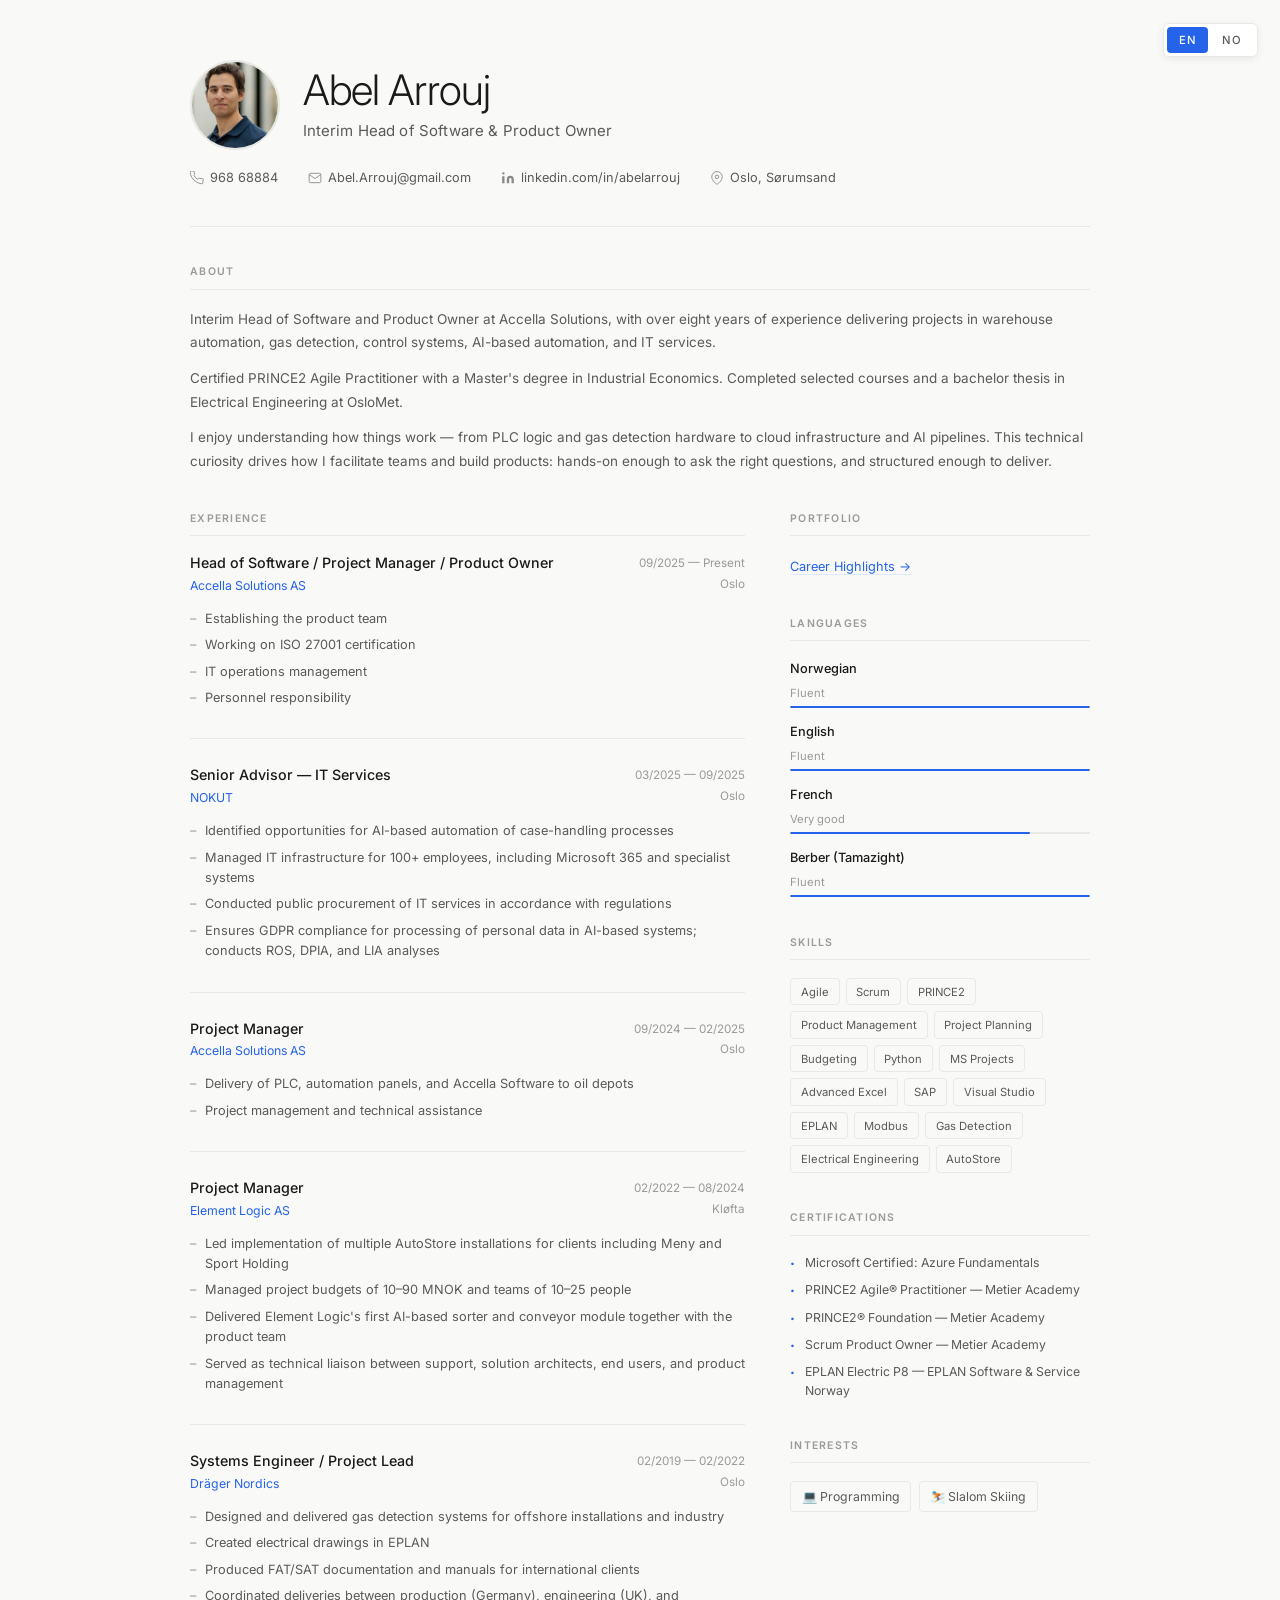
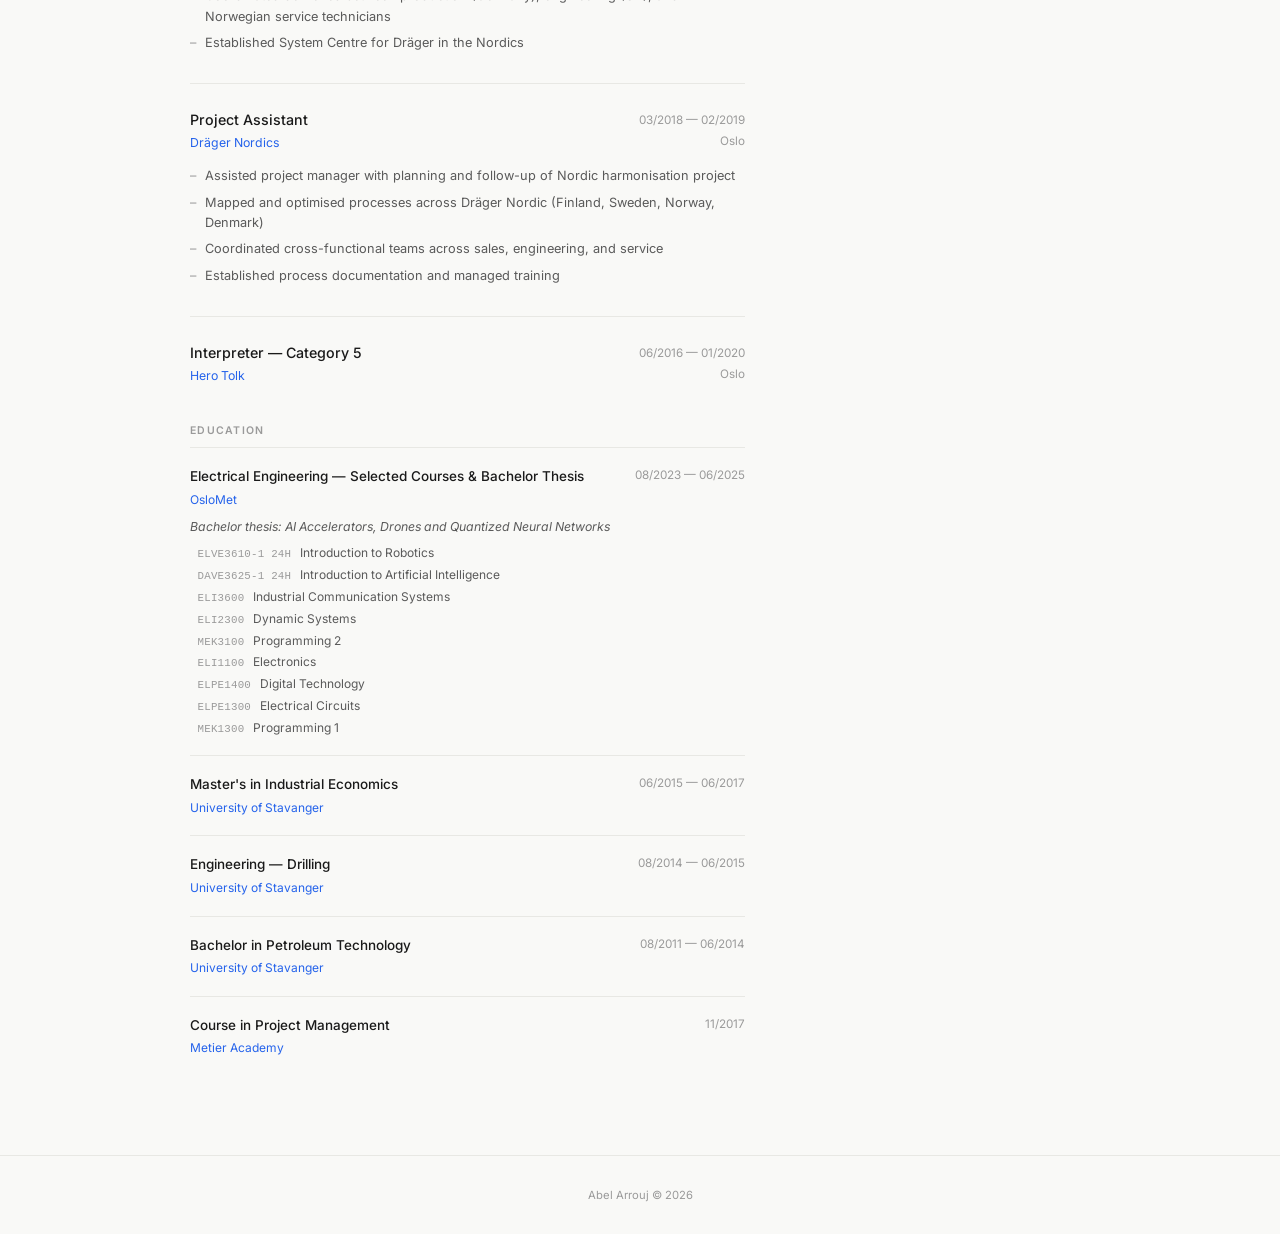
==== index.html @ 9c44a349 "Initial commit — Abel Arrouj CV website Static CV site with EN/NO versions, career highlights Gantt " ====
<!DOCTYPE html>
<html lang="en">
<head>
  <meta charset="UTF-8" />
  <meta name="viewport" content="width=device-width, initial-scale=1.0" />
  <title>Abel Arrouj — CV</title>
  <link rel="preconnect" href="https://fonts.googleapis.com" />
  <link rel="preconnect" href="https://fonts.gstatic.com" crossorigin />
  <link href="https://fonts.googleapis.com/css2?family=Inter:wght@300;400;500;600&display=swap" rel="stylesheet" />
  <link rel="stylesheet" href="style.css" />
</head>
<body>
  <!-- Language toggle -->
  <div class="lang-toggle">
    <a href="index.html" class="lang-btn active">EN</a>
    <a href="index-no.html" class="lang-btn">NO</a>
  </div>

  <main class="container">
    <!-- Header -->
    <header class="header">
      <div class="header-name">
        <img src="mitt bilde.png" alt="Abel Arrouj" class="profile-photo" />
        <div>
          <h1>Abel Arrouj</h1>
          <p class="header-title">Interim Head of Software &amp; Product Owner</p>
        </div>
      </div>
      <div class="header-meta">
        <a href="tel:96868884" class="meta-item">
          <svg viewBox="0 0 24 24" fill="none" stroke="currentColor" stroke-width="1.5"><path d="M22 16.92v3a2 2 0 01-2.18 2 19.79 19.79 0 01-8.63-3.07A19.5 19.5 0 013.07 10.8 19.79 19.79 0 01.22 2.18 2 2 0 012.18 0h3a2 2 0 012 1.72c.127.96.361 1.903.7 2.81a2 2 0 01-.45 2.11L6.91 7.91a16 16 0 006.29 6.29l1.28-1.28a2 2 0 012.11-.45c.907.339 1.85.573 2.81.7A2 2 0 0122 16.92z"/></svg>
          968 68884
        </a>
        <a href="mailto:Abel.Arrouj@gmail.com" class="meta-item">
          <svg viewBox="0 0 24 24" fill="none" stroke="currentColor" stroke-width="1.5"><path d="M4 4h16c1.1 0 2 .9 2 2v12c0 1.1-.9 2-2 2H4c-1.1 0-2-.9-2-2V6c0-1.1.9-2 2-2z"/><polyline points="22,6 12,13 2,6"/></svg>
          Abel.Arrouj@gmail.com
        </a>
        <a href="https://www.linkedin.com/in/abelarrouj/" target="_blank" class="meta-item">
          <svg viewBox="0 0 24 24" fill="currentColor"><path d="M16 8a6 6 0 016 6v7h-4v-7a2 2 0 00-2-2 2 2 0 00-2 2v7h-4v-7a6 6 0 016-6zM2 9h4v12H2z"/><circle cx="4" cy="4" r="2"/></svg>
          linkedin.com/in/abelarrouj
        </a>
        <span class="meta-item">
          <svg viewBox="0 0 24 24" fill="none" stroke="currentColor" stroke-width="1.5"><path d="M21 10c0 7-9 13-9 13s-9-6-9-13a9 9 0 0118 0z"/><circle cx="12" cy="10" r="3"/></svg>
          Oslo, Sørumsand
        </span>
      </div>
    </header>

    <div class="divider"></div>

    <!-- About -->
    <section class="section">
      <h2 class="section-title">About</h2>
      <p class="about-text">
        Interim Head of Software and Product Owner at Accella Solutions, with over eight years of experience delivering projects in warehouse automation, gas detection, control systems, AI-based automation, and IT services.
      </p>
      <p class="about-text">
        Certified PRINCE2 Agile Practitioner with a Master's degree in Industrial Economics. Completed selected courses and a bachelor thesis in Electrical Engineering at OsloMet.
      </p>
      <p class="about-text">
        I enjoy understanding how things work — from PLC logic and gas detection hardware to cloud infrastructure and AI pipelines. This technical curiosity drives how I facilitate teams and build products: hands-on enough to ask the right questions, and structured enough to deliver.
      </p>
    </section>

    <div class="grid-layout">
      <!-- Left column -->
      <div class="col-main">

        <!-- Experience -->
        <section class="section">
          <h2 class="section-title">Experience</h2>

          <div class="job">
            <div class="job-header">
              <div>
                <h3 class="job-title">Head of Software / Project Manager / Product Owner</h3>
                <span class="job-company">Accella Solutions AS</span>
              </div>
              <div class="job-meta">
                <span class="job-date">09/2025 — Present</span>
                <span class="job-location">Oslo</span>
              </div>
            </div>
            <ul class="job-bullets">
              <li>Establishing the product team</li>
              <li>Working on ISO 27001 certification</li>
              <li>IT operations management</li>
              <li>Personnel responsibility</li>
            </ul>
          </div>

          <div class="job">
            <div class="job-header">
              <div>
                <h3 class="job-title">Senior Advisor — IT Services</h3>
                <span class="job-company">NOKUT</span>
              </div>
              <div class="job-meta">
                <span class="job-date">03/2025 — 09/2025</span>
                <span class="job-location">Oslo</span>
              </div>
            </div>
            <ul class="job-bullets">
              <li>Identified opportunities for AI-based automation of case-handling processes</li>
              <li>Managed IT infrastructure for 100+ employees, including Microsoft 365 and specialist systems</li>
              <li>Conducted public procurement of IT services in accordance with regulations</li>
              <li>Ensures GDPR compliance for processing of personal data in AI-based systems; conducts ROS, DPIA, and LIA analyses</li>
            </ul>
          </div>

          <div class="job">
            <div class="job-header">
              <div>
                <h3 class="job-title">Project Manager</h3>
                <span class="job-company">Accella Solutions AS</span>
              </div>
              <div class="job-meta">
                <span class="job-date">09/2024 — 02/2025</span>
                <span class="job-location">Oslo</span>
              </div>
            </div>
            <ul class="job-bullets">
              <li>Delivery of PLC, automation panels, and Accella Software to oil depots</li>
              <li>Project management and technical assistance</li>
            </ul>
          </div>

          <div class="job">
            <div class="job-header">
              <div>
                <h3 class="job-title">Project Manager</h3>
                <span class="job-company">Element Logic AS</span>
              </div>
              <div class="job-meta">
                <span class="job-date">02/2022 — 08/2024</span>
                <span class="job-location">Kløfta</span>
              </div>
            </div>
            <ul class="job-bullets">
              <li>Led implementation of multiple AutoStore installations for clients including Meny and Sport Holding</li>
              <li>Managed project budgets of 10–90 MNOK and teams of 10–25 people</li>
              <li>Delivered Element Logic's first AI-based sorter and conveyor module together with the product team</li>
              <li>Served as technical liaison between support, solution architects, end users, and product management</li>
            </ul>
          </div>

          <div class="job">
            <div class="job-header">
              <div>
                <h3 class="job-title">Systems Engineer / Project Lead</h3>
                <span class="job-company">Dräger Nordics</span>
              </div>
              <div class="job-meta">
                <span class="job-date">02/2019 — 02/2022</span>
                <span class="job-location">Oslo</span>
              </div>
            </div>
            <ul class="job-bullets">
              <li>Designed and delivered gas detection systems for offshore installations and industry</li>
              <li>Created electrical drawings in EPLAN</li>
              <li>Produced FAT/SAT documentation and manuals for international clients</li>
              <li>Coordinated deliveries between production (Germany), engineering (UK), and Norwegian service technicians</li>
              <li>Established System Centre for Dräger in the Nordics</li>
            </ul>
          </div>

          <div class="job">
            <div class="job-header">
              <div>
                <h3 class="job-title">Project Assistant</h3>
                <span class="job-company">Dräger Nordics</span>
              </div>
              <div class="job-meta">
                <span class="job-date">03/2018 — 02/2019</span>
                <span class="job-location">Oslo</span>
              </div>
            </div>
            <ul class="job-bullets">
              <li>Assisted project manager with planning and follow-up of Nordic harmonisation project</li>
              <li>Mapped and optimised processes across Dräger Nordic (Finland, Sweden, Norway, Denmark)</li>
              <li>Coordinated cross-functional teams across sales, engineering, and service</li>
              <li>Established process documentation and managed training</li>
            </ul>
          </div>

          <div class="job">
            <div class="job-header">
              <div>
                <h3 class="job-title">Interpreter — Category 5</h3>
                <span class="job-company">Hero Tolk</span>
              </div>
              <div class="job-meta">
                <span class="job-date">06/2016 — 01/2020</span>
                <span class="job-location">Oslo</span>
              </div>
            </div>
          </div>
        </section>

        <!-- Education -->
        <section class="section">
          <h2 class="section-title">Education</h2>

          <div class="edu-item">
            <div class="edu-header">
              <div>
                <h3 class="edu-degree">Electrical Engineering — Selected Courses &amp; Bachelor Thesis</h3>
                <span class="edu-school">OsloMet</span>
              </div>
              <span class="edu-date">08/2023 — 06/2025</span>
            </div>
            <p class="edu-thesis">Bachelor thesis: AI Accelerators, Drones and Quantized Neural Networks</p>
            <ul class="edu-courses">
              <li><span class="course-code">ELVE3610-1 24H</span> Introduction to Robotics</li>
              <li><span class="course-code">DAVE3625-1 24H</span> Introduction to Artificial Intelligence</li>
              <li><span class="course-code">ELI3600</span> Industrial Communication Systems</li>
              <li><span class="course-code">ELI2300</span> Dynamic Systems</li>
              <li><span class="course-code">MEK3100</span> Programming 2</li>
              <li><span class="course-code">ELI1100</span> Electronics</li>
              <li><span class="course-code">ELPE1400</span> Digital Technology</li>
              <li><span class="course-code">ELPE1300</span> Electrical Circuits</li>
              <li><span class="course-code">MEK1300</span> Programming 1</li>
            </ul>
          </div>

          <div class="edu-item">
            <div class="edu-header">
              <div>
                <h3 class="edu-degree">Master's in Industrial Economics</h3>
                <span class="edu-school">University of Stavanger</span>
              </div>
              <span class="edu-date">06/2015 — 06/2017</span>
            </div>
          </div>

          <div class="edu-item">
            <div class="edu-header">
              <div>
                <h3 class="edu-degree">Engineering — Drilling</h3>
                <span class="edu-school">University of Stavanger</span>
              </div>
              <span class="edu-date">08/2014 — 06/2015</span>
            </div>
          </div>

          <div class="edu-item">
            <div class="edu-header">
              <div>
                <h3 class="edu-degree">Bachelor in Petroleum Technology</h3>
                <span class="edu-school">University of Stavanger</span>
              </div>
              <span class="edu-date">08/2011 — 06/2014</span>
            </div>
          </div>

          <div class="edu-item">
            <div class="edu-header">
              <div>
                <h3 class="edu-degree">Course in Project Management</h3>
                <span class="edu-school">Metier Academy</span>
              </div>
              <span class="edu-date">11/2017</span>
            </div>
          </div>
        </section>

      </div>

      <!-- Right column -->
      <div class="col-side">

        <!-- Portfolio -->
        <section class="section">
          <h2 class="section-title">Portfolio</h2>
          <a href="career-highlights.html" class="portfolio-link">Career Highlights →</a>
        </section>

        <!-- Languages -->
        <section class="section">
          <h2 class="section-title">Languages</h2>
          <div class="lang-list">
            <div class="lang-item">
              <span class="lang-name">Norwegian</span>
              <span class="lang-level">Fluent</span>
              <div class="lang-bar"><div class="lang-fill" style="width:100%"></div></div>
            </div>
            <div class="lang-item">
              <span class="lang-name">English</span>
              <span class="lang-level">Fluent</span>
              <div class="lang-bar"><div class="lang-fill" style="width:100%"></div></div>
            </div>
            <div class="lang-item">
              <span class="lang-name">French</span>
              <span class="lang-level">Very good</span>
              <div class="lang-bar"><div class="lang-fill" style="width:80%"></div></div>
            </div>
            <div class="lang-item">
              <span class="lang-name">Berber (Tamazight)</span>
              <span class="lang-level">Fluent</span>
              <div class="lang-bar"><div class="lang-fill" style="width:100%"></div></div>
            </div>
          </div>
        </section>

        <!-- Skills -->
        <section class="section">
          <h2 class="section-title">Skills</h2>
          <div class="skills-grid">
            <span class="skill-tag">Agile</span>
            <span class="skill-tag">Scrum</span>
            <span class="skill-tag">PRINCE2</span>
            <span class="skill-tag">Product Management</span>
            <span class="skill-tag">Project Planning</span>
            <span class="skill-tag">Budgeting</span>
            <span class="skill-tag">Python</span>
            <span class="skill-tag">MS Projects</span>
            <span class="skill-tag">Advanced Excel</span>
            <span class="skill-tag">SAP</span>
            <span class="skill-tag">Visual Studio</span>
            <span class="skill-tag">EPLAN</span>
            <span class="skill-tag">Modbus</span>
            <span class="skill-tag">Gas Detection</span>
            <span class="skill-tag">Electrical Engineering</span>
            <span class="skill-tag">AutoStore</span>
          </div>
        </section>

        <!-- Certifications -->
        <section class="section">
          <h2 class="section-title">Certifications</h2>
          <ul class="cert-list">
            <li>Microsoft Certified: Azure Fundamentals</li>
            <li>PRINCE2 Agile® Practitioner — Metier Academy</li>
            <li>PRINCE2® Foundation — Metier Academy</li>
            <li>Scrum Product Owner — Metier Academy</li>
            <li>EPLAN Electric P8 — EPLAN Software &amp; Service Norway</li>
          </ul>
        </section>

        <!-- Interests -->
        <section class="section">
          <h2 class="section-title">Interests</h2>
          <div class="interests">
            <span class="interest-item">💻 Programming</span>
            <span class="interest-item">⛷️ Slalom Skiing</span>
          </div>
        </section>


      </div>
    </div>
  </main>

  <footer class="footer">
    <p>Abel Arrouj &copy; 2026</p>
  </footer>
</body>
</html>
---- style.css ----
/* ===========================
   RESET & BASE
   =========================== */
*, *::before, *::after {
  box-sizing: border-box;
  margin: 0;
  padding: 0;
}

:root {
  --bg: #f9f9f7;
  --surface: #ffffff;
  --text-primary: #1a1a1a;
  --text-secondary: #5a5a5a;
  --text-muted: #9a9a9a;
  --accent: #2563eb;
  --accent-light: #dbeafe;
  --border: #e8e8e4;
  --radius: 8px;
  --font: 'Inter', system-ui, -apple-system, sans-serif;
}

html {
  font-size: 15px;
  scroll-behavior: smooth;
}

body {
  font-family: var(--font);
  background: var(--bg);
  color: var(--text-primary);
  line-height: 1.6;
  min-height: 100vh;
}

/* ===========================
   LANGUAGE TOGGLE
   =========================== */
.lang-toggle {
  position: fixed;
  top: 1.5rem;
  right: 1.5rem;
  display: flex;
  gap: 2px;
  background: var(--surface);
  border: 1px solid var(--border);
  border-radius: 6px;
  padding: 3px;
  z-index: 100;
  box-shadow: 0 2px 8px rgba(0,0,0,0.07);
}

.lang-btn {
  padding: 4px 12px;
  border-radius: 4px;
  font-size: 0.75rem;
  font-weight: 500;
  letter-spacing: 0.05em;
  text-decoration: none;
  color: var(--text-secondary);
  transition: all 0.2s;
}

.lang-btn:hover {
  color: var(--text-primary);
  background: var(--bg);
}

.lang-btn.active {
  background: var(--accent);
  color: #fff;
}

/* ===========================
   LAYOUT
   =========================== */
.container {
  max-width: 960px;
  margin: 0 auto;
  padding: 4rem 2rem 2rem;
}

.grid-layout {
  display: grid;
  grid-template-columns: 1fr 300px;
  gap: 3rem;
  align-items: start;
}

/* ===========================
   HEADER
   =========================== */
.header {
  margin-bottom: 2.5rem;
}

.header-name {
  display: flex;
  align-items: center;
  gap: 1.5rem;
}

.profile-photo {
  width: 90px;
  height: 90px;
  border-radius: 50%;
  object-fit: cover;
  object-position: center top;
  border: 2px solid var(--border);
  flex-shrink: 0;
}

.header-name h1 {
  font-size: 2.8rem;
  font-weight: 300;
  letter-spacing: -0.02em;
  color: var(--text-primary);
  line-height: 1.1;
}

.header-title {
  font-size: 1rem;
  font-weight: 400;
  color: var(--text-secondary);
  margin-top: 0.4rem;
  letter-spacing: 0.01em;
}

.header-meta {
  display: flex;
  flex-wrap: wrap;
  gap: 1rem 2rem;
  margin-top: 1.2rem;
}

.meta-item {
  display: flex;
  align-items: center;
  gap: 0.4rem;
  font-size: 0.85rem;
  color: var(--text-secondary);
  text-decoration: none;
  transition: color 0.2s;
}

.meta-item:hover {
  color: var(--accent);
}

.meta-item svg {
  width: 14px;
  height: 14px;
  flex-shrink: 0;
  opacity: 0.7;
}

/* ===========================
   DIVIDER
   =========================== */
.divider {
  height: 1px;
  background: var(--border);
  margin-bottom: 2.5rem;
}

/* ===========================
   SECTIONS
   =========================== */
.section {
  margin-bottom: 2.5rem;
}

.section-title {
  font-size: 0.7rem;
  font-weight: 600;
  letter-spacing: 0.12em;
  text-transform: uppercase;
  color: var(--text-muted);
  margin-bottom: 1.2rem;
  padding-bottom: 0.5rem;
  border-bottom: 1px solid var(--border);
}

/* ===========================
   ABOUT
   =========================== */
.about-text {
  font-size: 0.9rem;
  color: var(--text-secondary);
  line-height: 1.75;
  margin-bottom: 0.8rem;
}

.about-text:last-child {
  margin-bottom: 0;
}

/* ===========================
   EXPERIENCE
   =========================== */
.job {
  margin-bottom: 1.8rem;
  padding-bottom: 1.8rem;
  border-bottom: 1px solid var(--border);
}

.job:last-child {
  border-bottom: none;
  padding-bottom: 0;
  margin-bottom: 0;
}

.job-header {
  display: flex;
  justify-content: space-between;
  align-items: flex-start;
  gap: 1rem;
  margin-bottom: 0.7rem;
}

.job-title {
  font-size: 0.95rem;
  font-weight: 500;
  color: var(--text-primary);
  line-height: 1.3;
}

.job-company {
  display: block;
  font-size: 0.82rem;
  color: var(--accent);
  font-weight: 400;
  margin-top: 0.2rem;
}

.job-meta {
  display: flex;
  flex-direction: column;
  align-items: flex-end;
  gap: 0.15rem;
  flex-shrink: 0;
}

.job-date, .job-location {
  font-size: 0.78rem;
  color: var(--text-muted);
  white-space: nowrap;
}

.job-bullets {
  list-style: none;
  padding: 0;
}

.job-bullets li {
  font-size: 0.85rem;
  color: var(--text-secondary);
  padding: 0.2rem 0 0.2rem 1rem;
  position: relative;
  line-height: 1.6;
}

.job-bullets li::before {
  content: '–';
  position: absolute;
  left: 0;
  color: var(--text-muted);
}

/* ===========================
   EDUCATION
   =========================== */
.edu-item {
  margin-bottom: 1.2rem;
  padding-bottom: 1.2rem;
  border-bottom: 1px solid var(--border);
}

.edu-item:last-child {
  border-bottom: none;
  margin-bottom: 0;
  padding-bottom: 0;
}

.edu-header {
  display: flex;
  justify-content: space-between;
  align-items: flex-start;
  gap: 1rem;
}

.edu-degree {
  font-size: 0.9rem;
  font-weight: 500;
  color: var(--text-primary);
}

.edu-school {
  display: block;
  font-size: 0.8rem;
  color: var(--accent);
  margin-top: 0.15rem;
}

.edu-date {
  font-size: 0.78rem;
  color: var(--text-muted);
  white-space: nowrap;
  flex-shrink: 0;
}

.edu-thesis {
  font-size: 0.82rem;
  color: var(--text-secondary);
  font-style: italic;
  margin-top: 0.5rem;
  margin-bottom: 0.5rem;
}

.edu-courses {
  list-style: none;
  margin-top: 0.4rem;
  display: flex;
  flex-direction: column;
  gap: 0.25rem;
}

.edu-courses li {
  font-size: 0.8rem;
  color: var(--text-secondary);
  padding-left: 0.5rem;
  line-height: 1.5;
}

.course-code {
  font-size: 0.72rem;
  color: var(--text-muted);
  font-family: monospace;
  margin-right: 0.4rem;
  letter-spacing: 0.02em;
}

/* ===========================
   LANGUAGES
   =========================== */
.lang-list {
  display: flex;
  flex-direction: column;
  gap: 0.9rem;
}

.lang-item {
  display: flex;
  flex-direction: column;
  gap: 0.3rem;
}

.lang-name {
  font-size: 0.85rem;
  font-weight: 500;
  color: var(--text-primary);
}

.lang-level {
  font-size: 0.75rem;
  color: var(--text-muted);
}

.lang-bar {
  height: 2px;
  background: var(--border);
  border-radius: 2px;
  overflow: hidden;
}

.lang-fill {
  height: 100%;
  background: var(--accent);
  border-radius: 2px;
  transition: width 0.6s ease;
}

/* ===========================
   SKILLS
   =========================== */
.skills-grid {
  display: flex;
  flex-wrap: wrap;
  gap: 0.4rem;
}

.skill-tag {
  font-size: 0.75rem;
  padding: 0.25rem 0.65rem;
  border-radius: 4px;
  background: var(--bg);
  border: 1px solid var(--border);
  color: var(--text-secondary);
  font-weight: 400;
  transition: all 0.2s;
}

.skill-tag:hover {
  border-color: var(--accent);
  color: var(--accent);
  background: var(--accent-light);
}

/* ===========================
   CERTIFICATIONS
   =========================== */
.cert-list {
  list-style: none;
  display: flex;
  flex-direction: column;
  gap: 0.6rem;
}

.cert-list li {
  font-size: 0.82rem;
  color: var(--text-secondary);
  padding-left: 1rem;
  position: relative;
  line-height: 1.5;
}

.cert-list li::before {
  content: '·';
  position: absolute;
  left: 0;
  color: var(--accent);
  font-weight: 700;
  font-size: 1rem;
  line-height: 1.3;
}

/* ===========================
   INTERESTS
   =========================== */
.interests {
  display: flex;
  flex-wrap: wrap;
  gap: 0.5rem;
}

.interest-item {
  font-size: 0.82rem;
  color: var(--text-secondary);
  padding: 0.3rem 0.7rem;
  border-radius: 4px;
  background: var(--bg);
  border: 1px solid var(--border);
}

/* ===========================
   PORTFOLIO
   =========================== */
.portfolio-link {
  font-size: 0.85rem;
  color: var(--accent);
  text-decoration: none;
  border-bottom: 1px solid var(--accent-light);
  transition: border-color 0.2s;
}

.portfolio-link:hover {
  border-color: var(--accent);
}

/* ===========================
   FOOTER
   =========================== */
.footer {
  text-align: center;
  padding: 2rem;
  font-size: 0.75rem;
  color: var(--text-muted);
  border-top: 1px solid var(--border);
  margin-top: 2rem;
}

/* ===========================
   RESPONSIVE
   =========================== */
@media (max-width: 720px) {
  html {
    font-size: 14px;
  }

  .container {
    padding: 3.5rem 1.25rem 1.5rem;
  }

  .grid-layout {
    grid-template-columns: 1fr;
    gap: 0;
  }

  .header-name h1 {
    font-size: 2rem;
  }

  .header-meta {
    gap: 0.6rem 1.2rem;
  }

  .job-header {
    flex-direction: column;
    gap: 0.3rem;
  }

  .job-meta {
    align-items: flex-start;
    flex-direction: row;
    gap: 0.5rem;
  }

  .edu-header {
    flex-direction: column;
    gap: 0.3rem;
  }

  .lang-toggle {
    top: 1rem;
    right: 1rem;
  }
}

@media print {
  body {
    background: #fff;
    font-size: 11pt;
  }

  .lang-toggle {
    display: none;
  }

  .container {
    padding: 1rem;
  }

  .job, .edu-item {
    page-break-inside: avoid;
  }
}
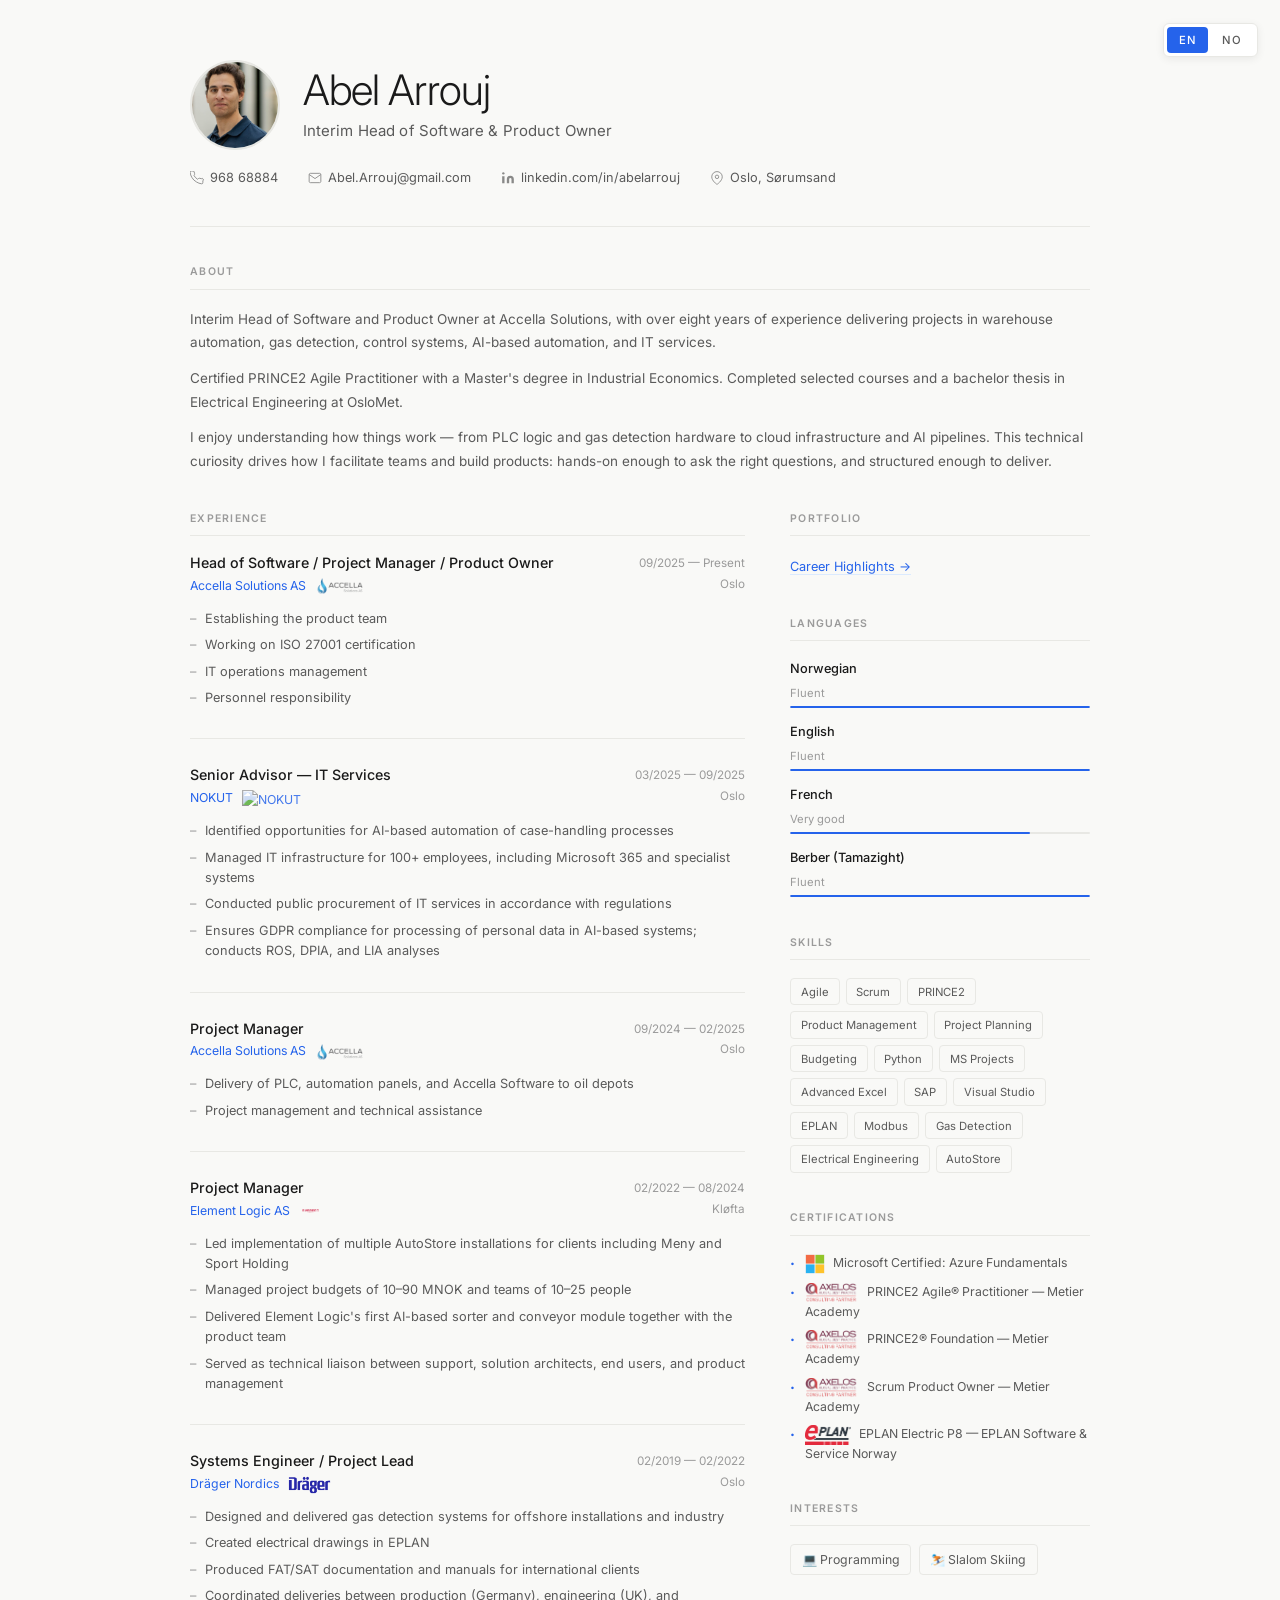
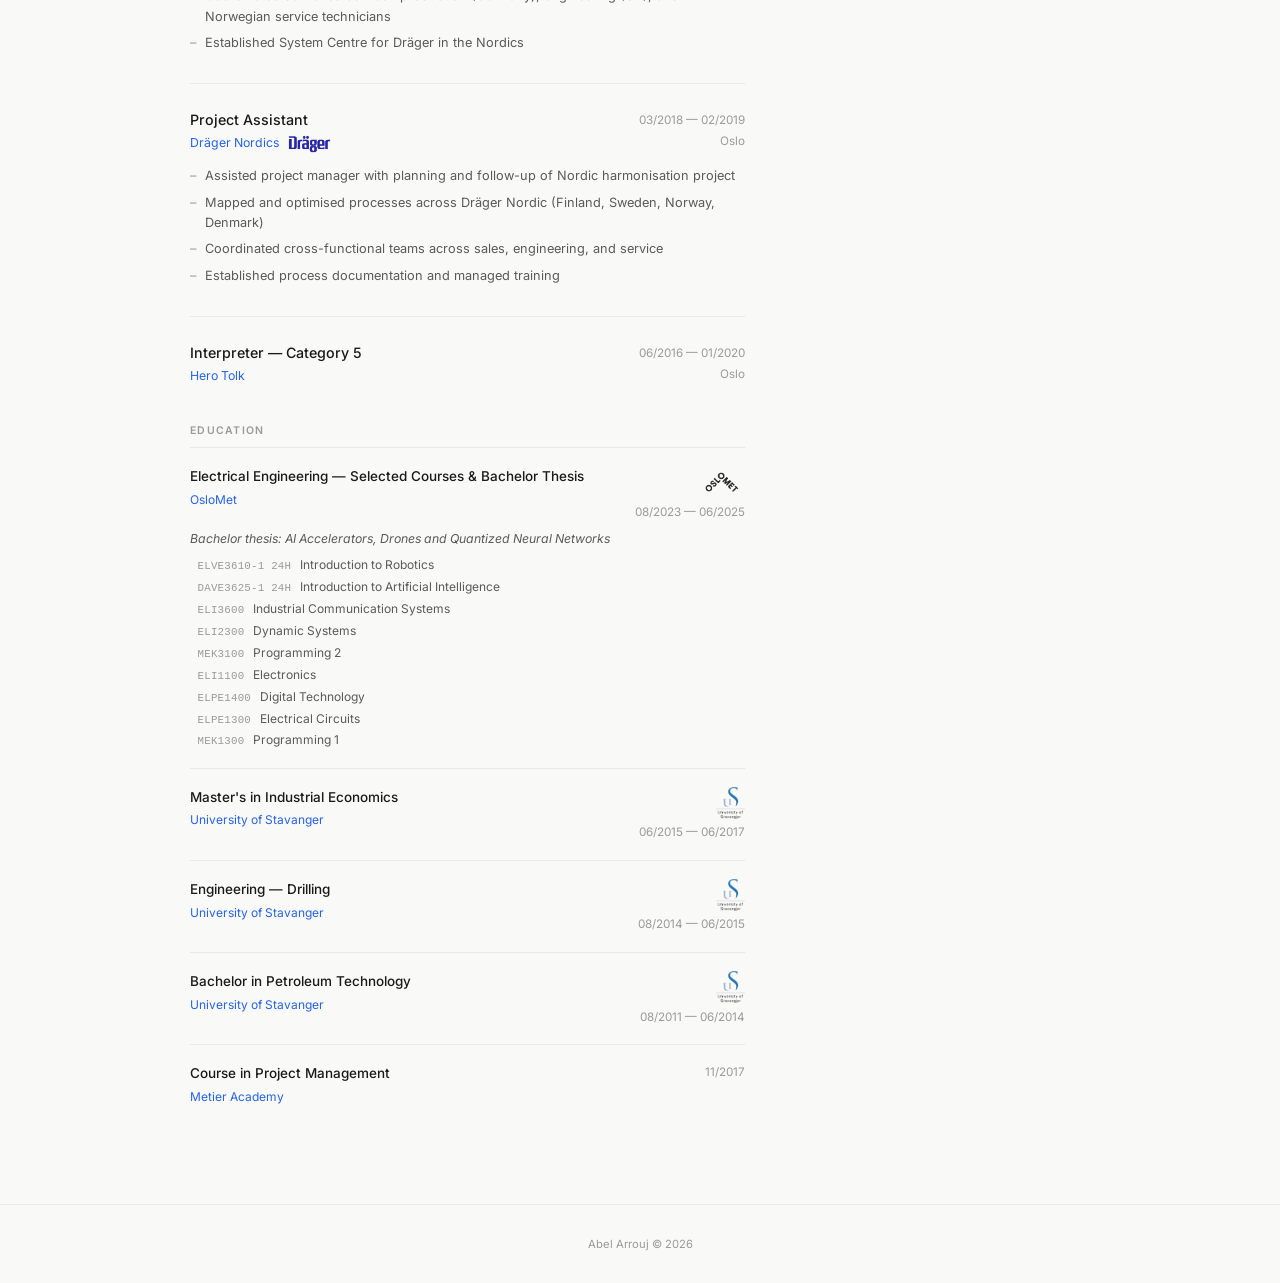
==== commit 9abc23f3: "Add company, school and certification logos Logos added for Dräger, Element Logic, Accella, NOKUT, O" ====
--- a/index.html
+++ b/index.html
@@ -74,7 +74,7 @@
             <div class="job-header">
               <div>
                 <h3 class="job-title">Head of Software / Project Manager / Product Owner</h3>
-                <span class="job-company">Accella Solutions AS</span>
+                <span class="job-company">Accella Solutions AS <img src="logos/accella.png" alt="Accella" class="company-logo"></span>
               </div>
               <div class="job-meta">
                 <span class="job-date">09/2025 — Present</span>
@@ -93,7 +93,7 @@
             <div class="job-header">
               <div>
                 <h3 class="job-title">Senior Advisor — IT Services</h3>
-                <span class="job-company">NOKUT</span>
+                <span class="job-company">NOKUT <img src="logos/nokut.png" alt="NOKUT" class="company-logo"></span>
               </div>
               <div class="job-meta">
                 <span class="job-date">03/2025 — 09/2025</span>
@@ -112,7 +112,7 @@
             <div class="job-header">
               <div>
                 <h3 class="job-title">Project Manager</h3>
-                <span class="job-company">Accella Solutions AS</span>
+                <span class="job-company">Accella Solutions AS <img src="logos/accella.png" alt="Accella" class="company-logo"></span>
               </div>
               <div class="job-meta">
                 <span class="job-date">09/2024 — 02/2025</span>
@@ -129,7 +129,7 @@
             <div class="job-header">
               <div>
                 <h3 class="job-title">Project Manager</h3>
-                <span class="job-company">Element Logic AS</span>
+                <span class="job-company">Element Logic AS <img src="logos/Elogo.jpg" alt="Element Logic" class="company-logo"></span>
               </div>
               <div class="job-meta">
                 <span class="job-date">02/2022 — 08/2024</span>
@@ -148,7 +148,7 @@
             <div class="job-header">
               <div>
                 <h3 class="job-title">Systems Engineer / Project Lead</h3>
-                <span class="job-company">Dräger Nordics</span>
+                <span class="job-company">Dräger Nordics <img src="logos/Dlogo.jpg" alt="Dräger" class="company-logo"></span>
               </div>
               <div class="job-meta">
                 <span class="job-date">02/2019 — 02/2022</span>
@@ -168,7 +168,7 @@
             <div class="job-header">
               <div>
                 <h3 class="job-title">Project Assistant</h3>
-                <span class="job-company">Dräger Nordics</span>
+                <span class="job-company">Dräger Nordics <img src="logos/Dlogo.jpg" alt="Dräger" class="company-logo"></span>
               </div>
               <div class="job-meta">
                 <span class="job-date">03/2018 — 02/2019</span>
@@ -207,7 +207,10 @@
                 <h3 class="edu-degree">Electrical Engineering — Selected Courses &amp; Bachelor Thesis</h3>
                 <span class="edu-school">OsloMet</span>
               </div>
-              <span class="edu-date">08/2023 — 06/2025</span>
+              <div style="display:flex;flex-direction:column;align-items:flex-end;gap:0.3rem;flex-shrink:0">
+                <img src="logos/oslometlogo.jpg" alt="OsloMet" class="edu-logo">
+                <span class="edu-date">08/2023 — 06/2025</span>
+              </div>
             </div>
             <p class="edu-thesis">Bachelor thesis: AI Accelerators, Drones and Quantized Neural Networks</p>
             <ul class="edu-courses">
@@ -229,7 +232,10 @@
                 <h3 class="edu-degree">Master's in Industrial Economics</h3>
                 <span class="edu-school">University of Stavanger</span>
               </div>
-              <span class="edu-date">06/2015 — 06/2017</span>
+              <div style="display:flex;flex-direction:column;align-items:flex-end;gap:0.3rem;flex-shrink:0">
+                <img src="logos/uislogo.jpg" alt="University of Stavanger" class="edu-logo">
+                <span class="edu-date">06/2015 — 06/2017</span>
+              </div>
             </div>
           </div>
 
@@ -239,7 +245,10 @@
                 <h3 class="edu-degree">Engineering — Drilling</h3>
                 <span class="edu-school">University of Stavanger</span>
               </div>
-              <span class="edu-date">08/2014 — 06/2015</span>
+              <div style="display:flex;flex-direction:column;align-items:flex-end;gap:0.3rem;flex-shrink:0">
+                <img src="logos/uislogo.jpg" alt="University of Stavanger" class="edu-logo">
+                <span class="edu-date">08/2014 — 06/2015</span>
+              </div>
             </div>
           </div>
 
@@ -249,7 +258,10 @@
                 <h3 class="edu-degree">Bachelor in Petroleum Technology</h3>
                 <span class="edu-school">University of Stavanger</span>
               </div>
-              <span class="edu-date">08/2011 — 06/2014</span>
+              <div style="display:flex;flex-direction:column;align-items:flex-end;gap:0.3rem;flex-shrink:0">
+                <img src="logos/uislogo.jpg" alt="University of Stavanger" class="edu-logo">
+                <span class="edu-date">08/2011 — 06/2014</span>
+              </div>
             </div>
           </div>
 
@@ -329,11 +341,11 @@
         <section class="section">
           <h2 class="section-title">Certifications</h2>
           <ul class="cert-list">
-            <li>Microsoft Certified: Azure Fundamentals</li>
-            <li>PRINCE2 Agile® Practitioner — Metier Academy</li>
-            <li>PRINCE2® Foundation — Metier Academy</li>
-            <li>Scrum Product Owner — Metier Academy</li>
-            <li>EPLAN Electric P8 — EPLAN Software &amp; Service Norway</li>
+            <li><img src="logos/microsoft.svg" alt="Microsoft" class="cert-logo">Microsoft Certified: Azure Fundamentals</li>
+            <li><img src="logos/Prince2.jpg" alt="PRINCE2" class="cert-logo">PRINCE2 Agile® Practitioner — Metier Academy</li>
+            <li><img src="logos/Prince2.jpg" alt="PRINCE2" class="cert-logo">PRINCE2® Foundation — Metier Academy</li>
+            <li><img src="logos/Prince2.jpg" alt="PRINCE2" class="cert-logo">Scrum Product Owner — Metier Academy</li>
+            <li><img src="logos/eplan.jpg" alt="EPLAN" class="cert-logo">EPLAN Electric P8 — EPLAN Software &amp; Service Norway</li>
           </ul>
         </section>
 
--- a/style.css
+++ b/style.css
@@ -453,6 +453,36 @@
 }
 
 /* ===========================
+   LOGOS
+   =========================== */
+.company-logo {
+  height: 18px;
+  width: auto;
+  object-fit: contain;
+  vertical-align: middle;
+  opacity: 0.85;
+  margin-left: 0.4rem;
+  display: inline-block;
+}
+
+.edu-logo {
+  height: 32px;
+  width: auto;
+  object-fit: contain;
+  flex-shrink: 0;
+  opacity: 0.85;
+}
+
+.cert-logo {
+  height: 20px;
+  width: auto;
+  object-fit: contain;
+  vertical-align: middle;
+  opacity: 0.85;
+  margin-right: 0.5rem;
+}
+
+/* ===========================
    PORTFOLIO
    =========================== */
 .portfolio-link {
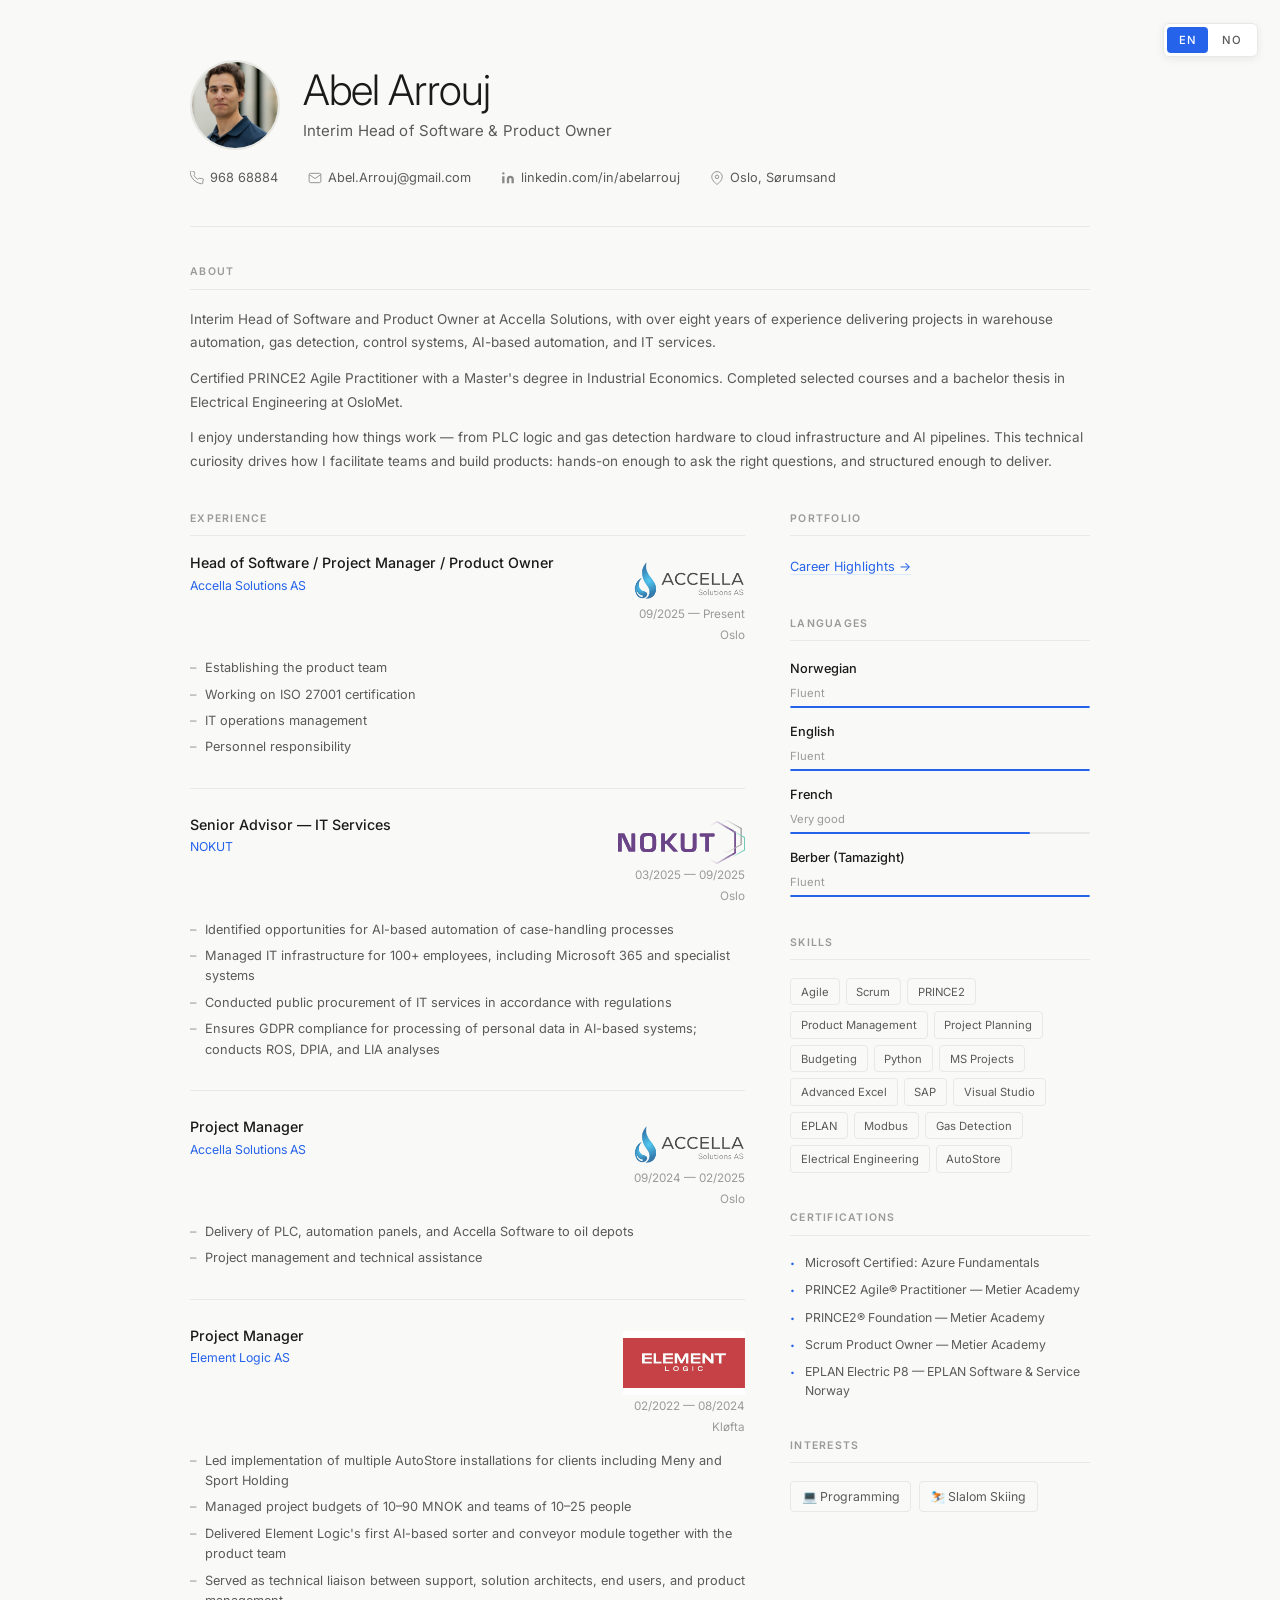
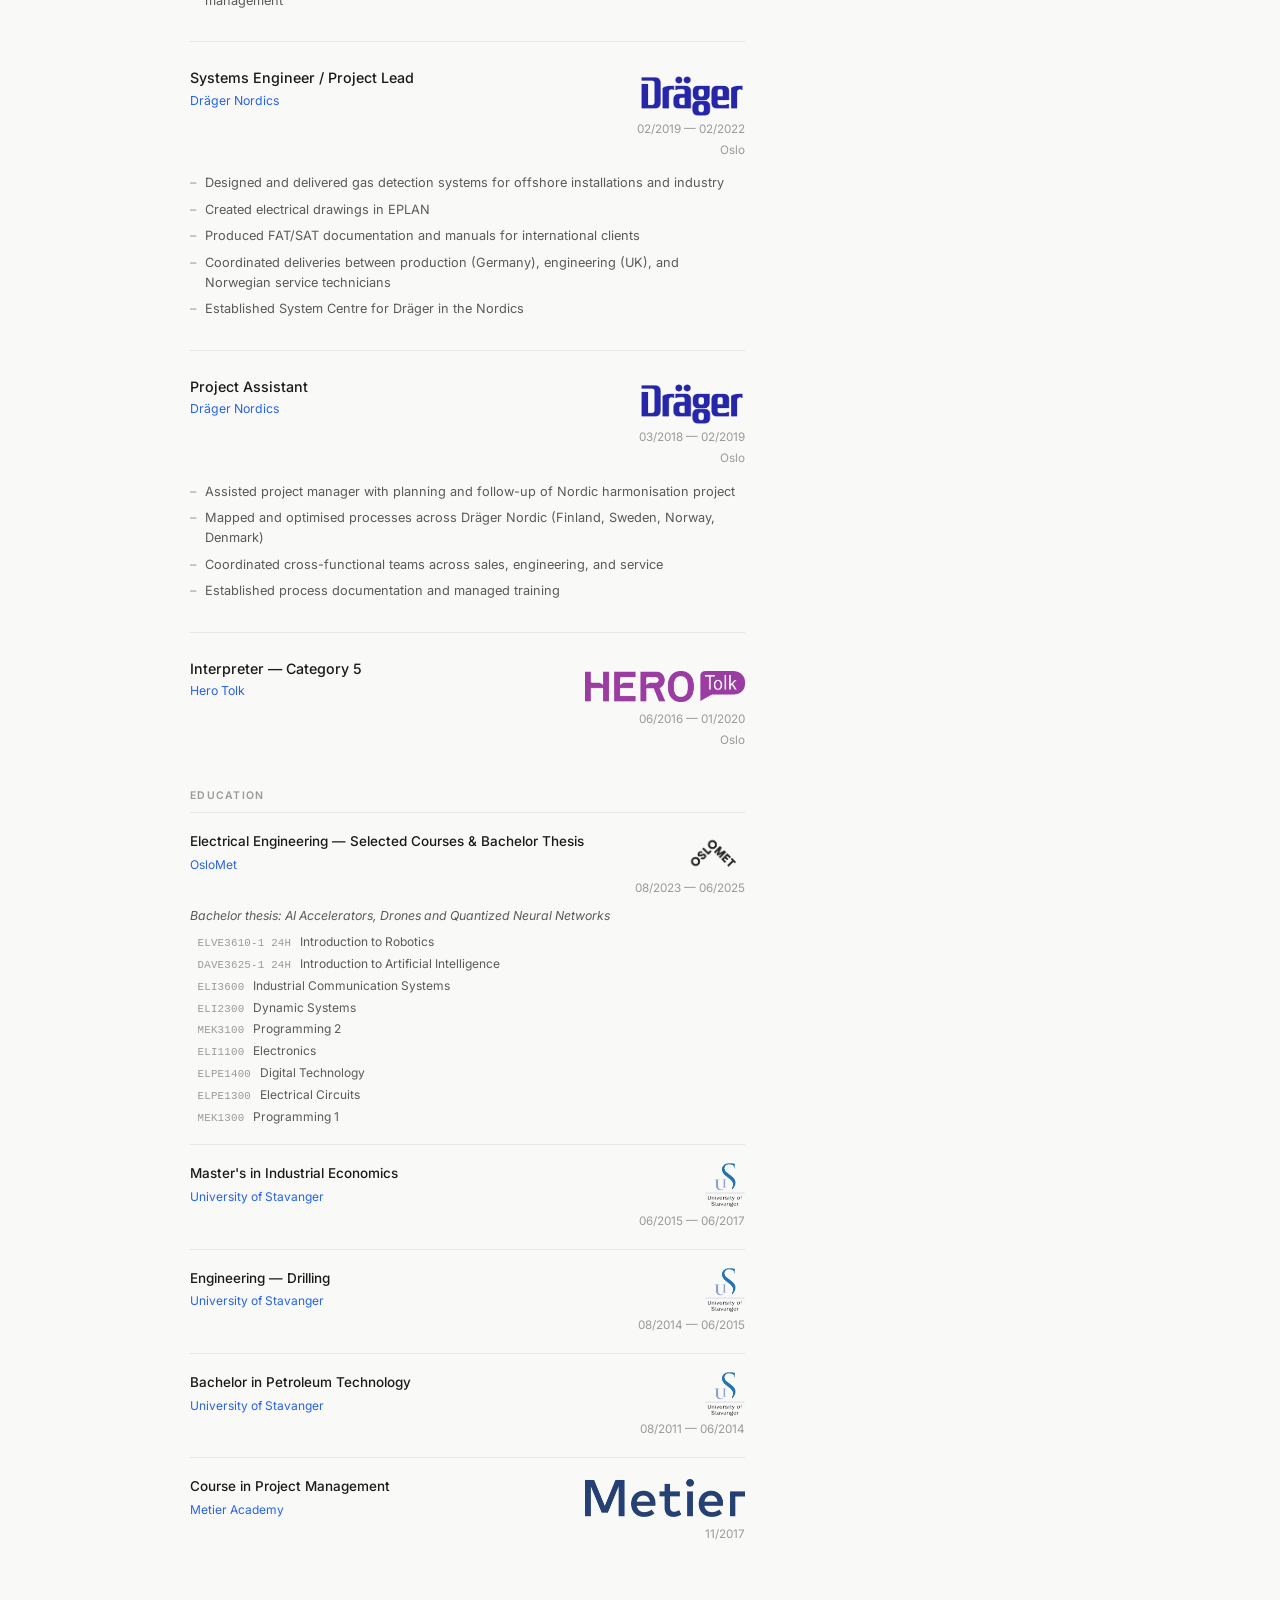
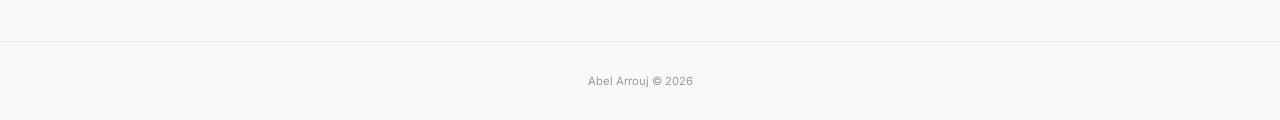
==== commit 1325067d: "Refine logos: right-aligned, larger size, remove from certifications Co-Authored-By: Claude Sonnet 4" ====
--- a/index.html
+++ b/index.html
@@ -74,9 +74,10 @@
             <div class="job-header">
               <div>
                 <h3 class="job-title">Head of Software / Project Manager / Product Owner</h3>
-                <span class="job-company">Accella Solutions AS <img src="logos/accella.png" alt="Accella" class="company-logo"></span>
-              </div>
-              <div class="job-meta">
+                <span class="job-company">Accella Solutions AS</span>
+              </div>
+              <div class="job-meta">
+                <img src="logos/accella.png" alt="Accella" class="company-logo">
                 <span class="job-date">09/2025 — Present</span>
                 <span class="job-location">Oslo</span>
               </div>
@@ -93,9 +94,10 @@
             <div class="job-header">
               <div>
                 <h3 class="job-title">Senior Advisor — IT Services</h3>
-                <span class="job-company">NOKUT <img src="logos/nokut.png" alt="NOKUT" class="company-logo"></span>
-              </div>
-              <div class="job-meta">
+                <span class="job-company">NOKUT</span>
+              </div>
+              <div class="job-meta">
+                <img src="logos/nokut-logo.svg" alt="NOKUT" class="company-logo">
                 <span class="job-date">03/2025 — 09/2025</span>
                 <span class="job-location">Oslo</span>
               </div>
@@ -112,9 +114,10 @@
             <div class="job-header">
               <div>
                 <h3 class="job-title">Project Manager</h3>
-                <span class="job-company">Accella Solutions AS <img src="logos/accella.png" alt="Accella" class="company-logo"></span>
-              </div>
-              <div class="job-meta">
+                <span class="job-company">Accella Solutions AS</span>
+              </div>
+              <div class="job-meta">
+                <img src="logos/accella.png" alt="Accella" class="company-logo">
                 <span class="job-date">09/2024 — 02/2025</span>
                 <span class="job-location">Oslo</span>
               </div>
@@ -129,9 +132,10 @@
             <div class="job-header">
               <div>
                 <h3 class="job-title">Project Manager</h3>
-                <span class="job-company">Element Logic AS <img src="logos/Elogo.jpg" alt="Element Logic" class="company-logo"></span>
-              </div>
-              <div class="job-meta">
+                <span class="job-company">Element Logic AS</span>
+              </div>
+              <div class="job-meta">
+                <img src="logos/Elogo.jpg" alt="Element Logic" class="company-logo">
                 <span class="job-date">02/2022 — 08/2024</span>
                 <span class="job-location">Kløfta</span>
               </div>
@@ -148,9 +152,10 @@
             <div class="job-header">
               <div>
                 <h3 class="job-title">Systems Engineer / Project Lead</h3>
-                <span class="job-company">Dräger Nordics <img src="logos/Dlogo.jpg" alt="Dräger" class="company-logo"></span>
-              </div>
-              <div class="job-meta">
+                <span class="job-company">Dräger Nordics</span>
+              </div>
+              <div class="job-meta">
+                <img src="logos/Dlogo.jpg" alt="Dräger" class="company-logo">
                 <span class="job-date">02/2019 — 02/2022</span>
                 <span class="job-location">Oslo</span>
               </div>
@@ -168,9 +173,10 @@
             <div class="job-header">
               <div>
                 <h3 class="job-title">Project Assistant</h3>
-                <span class="job-company">Dräger Nordics <img src="logos/Dlogo.jpg" alt="Dräger" class="company-logo"></span>
-              </div>
-              <div class="job-meta">
+                <span class="job-company">Dräger Nordics</span>
+              </div>
+              <div class="job-meta">
+                <img src="logos/Dlogo.jpg" alt="Dräger" class="company-logo">
                 <span class="job-date">03/2018 — 02/2019</span>
                 <span class="job-location">Oslo</span>
               </div>
@@ -190,6 +196,7 @@
                 <span class="job-company">Hero Tolk</span>
               </div>
               <div class="job-meta">
+                <img src="logos/logo_hero_tolk_rgb.webp" alt="Hero Tolk" class="company-logo">
                 <span class="job-date">06/2016 — 01/2020</span>
                 <span class="job-location">Oslo</span>
               </div>
@@ -271,7 +278,10 @@
                 <h3 class="edu-degree">Course in Project Management</h3>
                 <span class="edu-school">Metier Academy</span>
               </div>
-              <span class="edu-date">11/2017</span>
+              <div style="display:flex;flex-direction:column;align-items:flex-end;gap:0.3rem;flex-shrink:0">
+                <img src="logos/metier.png" alt="Metier Academy" class="edu-logo">
+                <span class="edu-date">11/2017</span>
+              </div>
             </div>
           </div>
         </section>
@@ -341,11 +351,11 @@
         <section class="section">
           <h2 class="section-title">Certifications</h2>
           <ul class="cert-list">
-            <li><img src="logos/microsoft.svg" alt="Microsoft" class="cert-logo">Microsoft Certified: Azure Fundamentals</li>
-            <li><img src="logos/Prince2.jpg" alt="PRINCE2" class="cert-logo">PRINCE2 Agile® Practitioner — Metier Academy</li>
-            <li><img src="logos/Prince2.jpg" alt="PRINCE2" class="cert-logo">PRINCE2® Foundation — Metier Academy</li>
-            <li><img src="logos/Prince2.jpg" alt="PRINCE2" class="cert-logo">Scrum Product Owner — Metier Academy</li>
-            <li><img src="logos/eplan.jpg" alt="EPLAN" class="cert-logo">EPLAN Electric P8 — EPLAN Software &amp; Service Norway</li>
+            <li>Microsoft Certified: Azure Fundamentals</li>
+            <li>PRINCE2 Agile® Practitioner — Metier Academy</li>
+            <li>PRINCE2® Foundation — Metier Academy</li>
+            <li>Scrum Product Owner — Metier Academy</li>
+            <li>EPLAN Electric P8 — EPLAN Software &amp; Service Norway</li>
           </ul>
         </section>
 
--- a/style.css
+++ b/style.css
@@ -456,30 +456,38 @@
    LOGOS
    =========================== */
 .company-logo {
-  height: 18px;
+  height: 44px;
   width: auto;
+  max-width: 160px;
   object-fit: contain;
-  vertical-align: middle;
   opacity: 0.85;
-  margin-left: 0.4rem;
-  display: inline-block;
+  display: block;
+  margin-top: 0.3rem;
 }
 
 .edu-logo {
-  height: 32px;
+  height: 44px;
   width: auto;
+  max-width: 160px;
   object-fit: contain;
+  opacity: 0.85;
+}
+
+.cert-logo {
+  height: 36px;
+  width: auto;
+  max-width: 130px;
+  object-fit: contain;
+  opacity: 0.85;
+  display: block;
   flex-shrink: 0;
-  opacity: 0.85;
-}
-
-.cert-logo {
-  height: 20px;
-  width: auto;
-  object-fit: contain;
-  vertical-align: middle;
-  opacity: 0.85;
-  margin-right: 0.5rem;
+}
+
+
+/* Element Logic logo has lots of whitespace — scale it up */
+img[alt="Element Logic"] {
+  height: 64px;
+  max-width: 200px;
 }
 
 /* ===========================
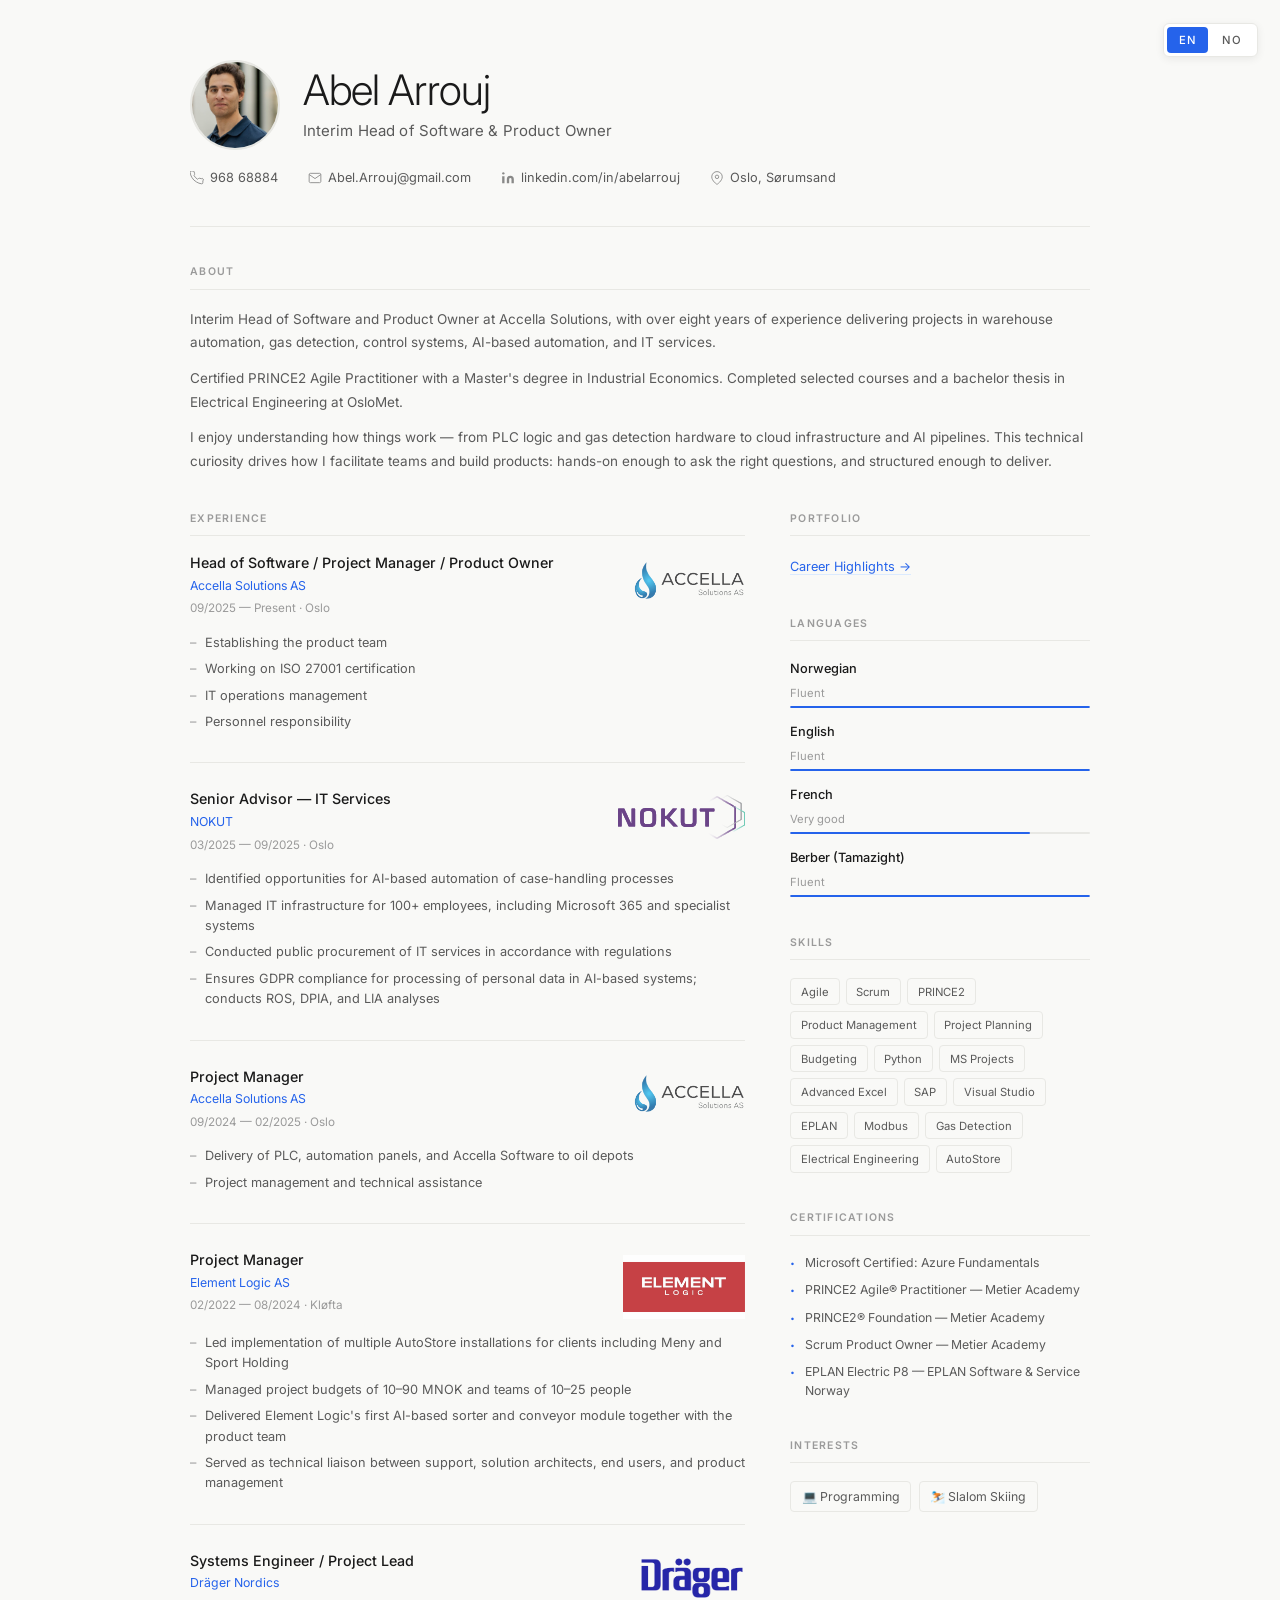
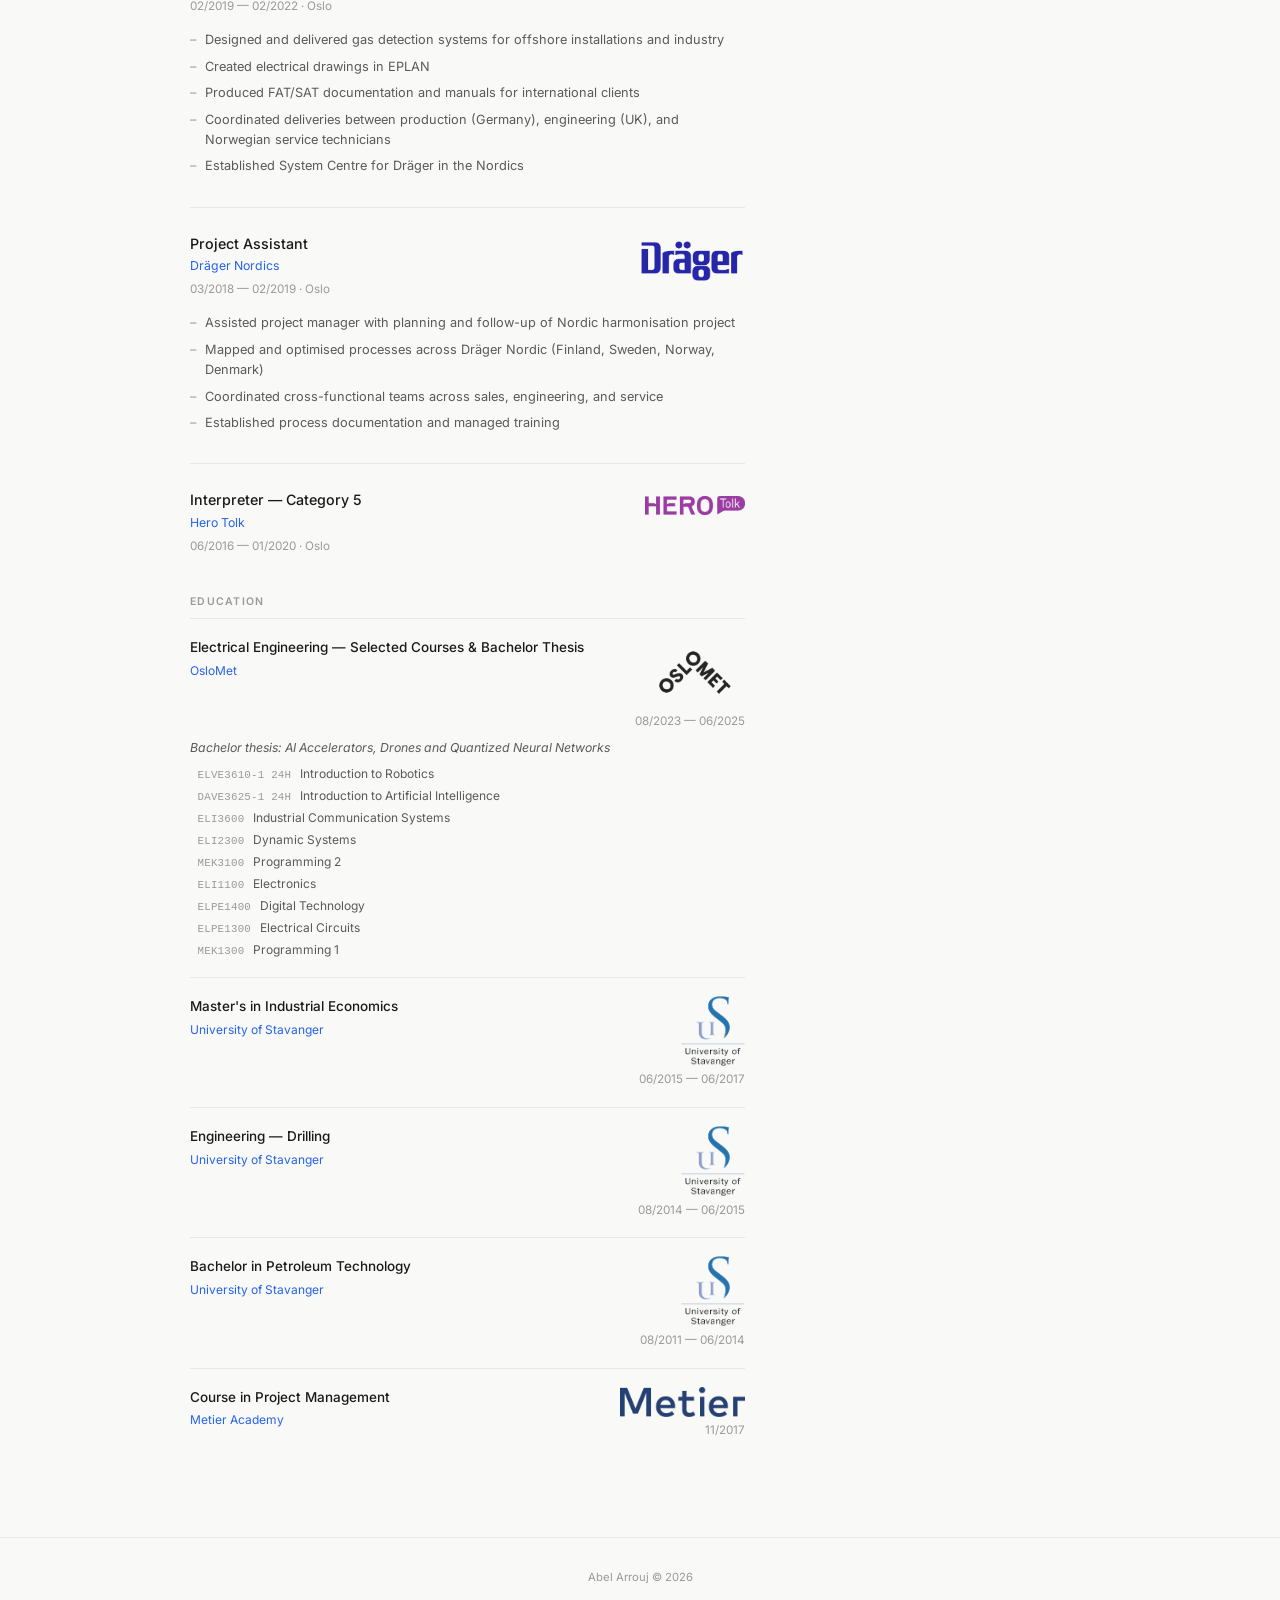
==== commit 9c58f06e: "Move date/location under title, logos right-aligned only Co-Authored-By: Claude Sonnet 4.6 <noreply@" ====
--- a/index.html
+++ b/index.html
@@ -75,11 +75,10 @@
               <div>
                 <h3 class="job-title">Head of Software / Project Manager / Product Owner</h3>
                 <span class="job-company">Accella Solutions AS</span>
+                <span class="job-date">09/2025 — Present · Oslo</span>
               </div>
               <div class="job-meta">
                 <img src="logos/accella.png" alt="Accella" class="company-logo">
-                <span class="job-date">09/2025 — Present</span>
-                <span class="job-location">Oslo</span>
               </div>
             </div>
             <ul class="job-bullets">
@@ -95,11 +94,10 @@
               <div>
                 <h3 class="job-title">Senior Advisor — IT Services</h3>
                 <span class="job-company">NOKUT</span>
+                <span class="job-date">03/2025 — 09/2025 · Oslo</span>
               </div>
               <div class="job-meta">
                 <img src="logos/nokut-logo.svg" alt="NOKUT" class="company-logo">
-                <span class="job-date">03/2025 — 09/2025</span>
-                <span class="job-location">Oslo</span>
               </div>
             </div>
             <ul class="job-bullets">
@@ -115,11 +113,10 @@
               <div>
                 <h3 class="job-title">Project Manager</h3>
                 <span class="job-company">Accella Solutions AS</span>
+                <span class="job-date">09/2024 — 02/2025 · Oslo</span>
               </div>
               <div class="job-meta">
                 <img src="logos/accella.png" alt="Accella" class="company-logo">
-                <span class="job-date">09/2024 — 02/2025</span>
-                <span class="job-location">Oslo</span>
               </div>
             </div>
             <ul class="job-bullets">
@@ -133,11 +130,10 @@
               <div>
                 <h3 class="job-title">Project Manager</h3>
                 <span class="job-company">Element Logic AS</span>
+                <span class="job-date">02/2022 — 08/2024 · Kløfta</span>
               </div>
               <div class="job-meta">
                 <img src="logos/Elogo.jpg" alt="Element Logic" class="company-logo">
-                <span class="job-date">02/2022 — 08/2024</span>
-                <span class="job-location">Kløfta</span>
               </div>
             </div>
             <ul class="job-bullets">
@@ -153,11 +149,10 @@
               <div>
                 <h3 class="job-title">Systems Engineer / Project Lead</h3>
                 <span class="job-company">Dräger Nordics</span>
+                <span class="job-date">02/2019 — 02/2022 · Oslo</span>
               </div>
               <div class="job-meta">
                 <img src="logos/Dlogo.jpg" alt="Dräger" class="company-logo">
-                <span class="job-date">02/2019 — 02/2022</span>
-                <span class="job-location">Oslo</span>
               </div>
             </div>
             <ul class="job-bullets">
@@ -174,11 +169,10 @@
               <div>
                 <h3 class="job-title">Project Assistant</h3>
                 <span class="job-company">Dräger Nordics</span>
+                <span class="job-date">03/2018 — 02/2019 · Oslo</span>
               </div>
               <div class="job-meta">
                 <img src="logos/Dlogo.jpg" alt="Dräger" class="company-logo">
-                <span class="job-date">03/2018 — 02/2019</span>
-                <span class="job-location">Oslo</span>
               </div>
             </div>
             <ul class="job-bullets">
@@ -194,11 +188,10 @@
               <div>
                 <h3 class="job-title">Interpreter — Category 5</h3>
                 <span class="job-company">Hero Tolk</span>
+                <span class="job-date">06/2016 — 01/2020 · Oslo</span>
               </div>
               <div class="job-meta">
                 <img src="logos/logo_hero_tolk_rgb.webp" alt="Hero Tolk" class="company-logo">
-                <span class="job-date">06/2016 — 01/2020</span>
-                <span class="job-location">Oslo</span>
               </div>
             </div>
           </div>
--- a/style.css
+++ b/style.css
@@ -218,6 +218,12 @@
   margin-bottom: 0.7rem;
 }
 
+.job-header-left {
+  display: flex;
+  flex-direction: column;
+  gap: 0.15rem;
+}
+
 .job-title {
   font-size: 0.95rem;
   font-weight: 500;
@@ -244,7 +250,6 @@
 .job-date, .job-location {
   font-size: 0.78rem;
   color: var(--text-muted);
-  white-space: nowrap;
 }
 
 .job-bullets {
@@ -466,7 +471,7 @@
 }
 
 .edu-logo {
-  height: 44px;
+  height: 30px;
   width: auto;
   max-width: 160px;
   object-fit: contain;
@@ -490,6 +495,28 @@
   max-width: 200px;
 }
 
+/* Hero Tolk is very wide — constrain width, let height follow */
+img[alt="Hero Tolk"] {
+  height: auto;
+  width: 100px;
+  max-width: 200px;
+}
+
+/* UiS logo is tall/portrait — cap height */
+img[alt="University of Stavanger"],
+img[alt="Universitetet i Stavanger"] {
+  height: 70px;
+  width: auto;
+  max-width: 100px;
+}
+
+/* OsloMet logo is very large — cap it */
+img[alt="OsloMet"] {
+  height: 70px;
+  width: auto;
+  max-width: 120px;
+}
+
 /* ===========================
    PORTFOLIO
    =========================== */
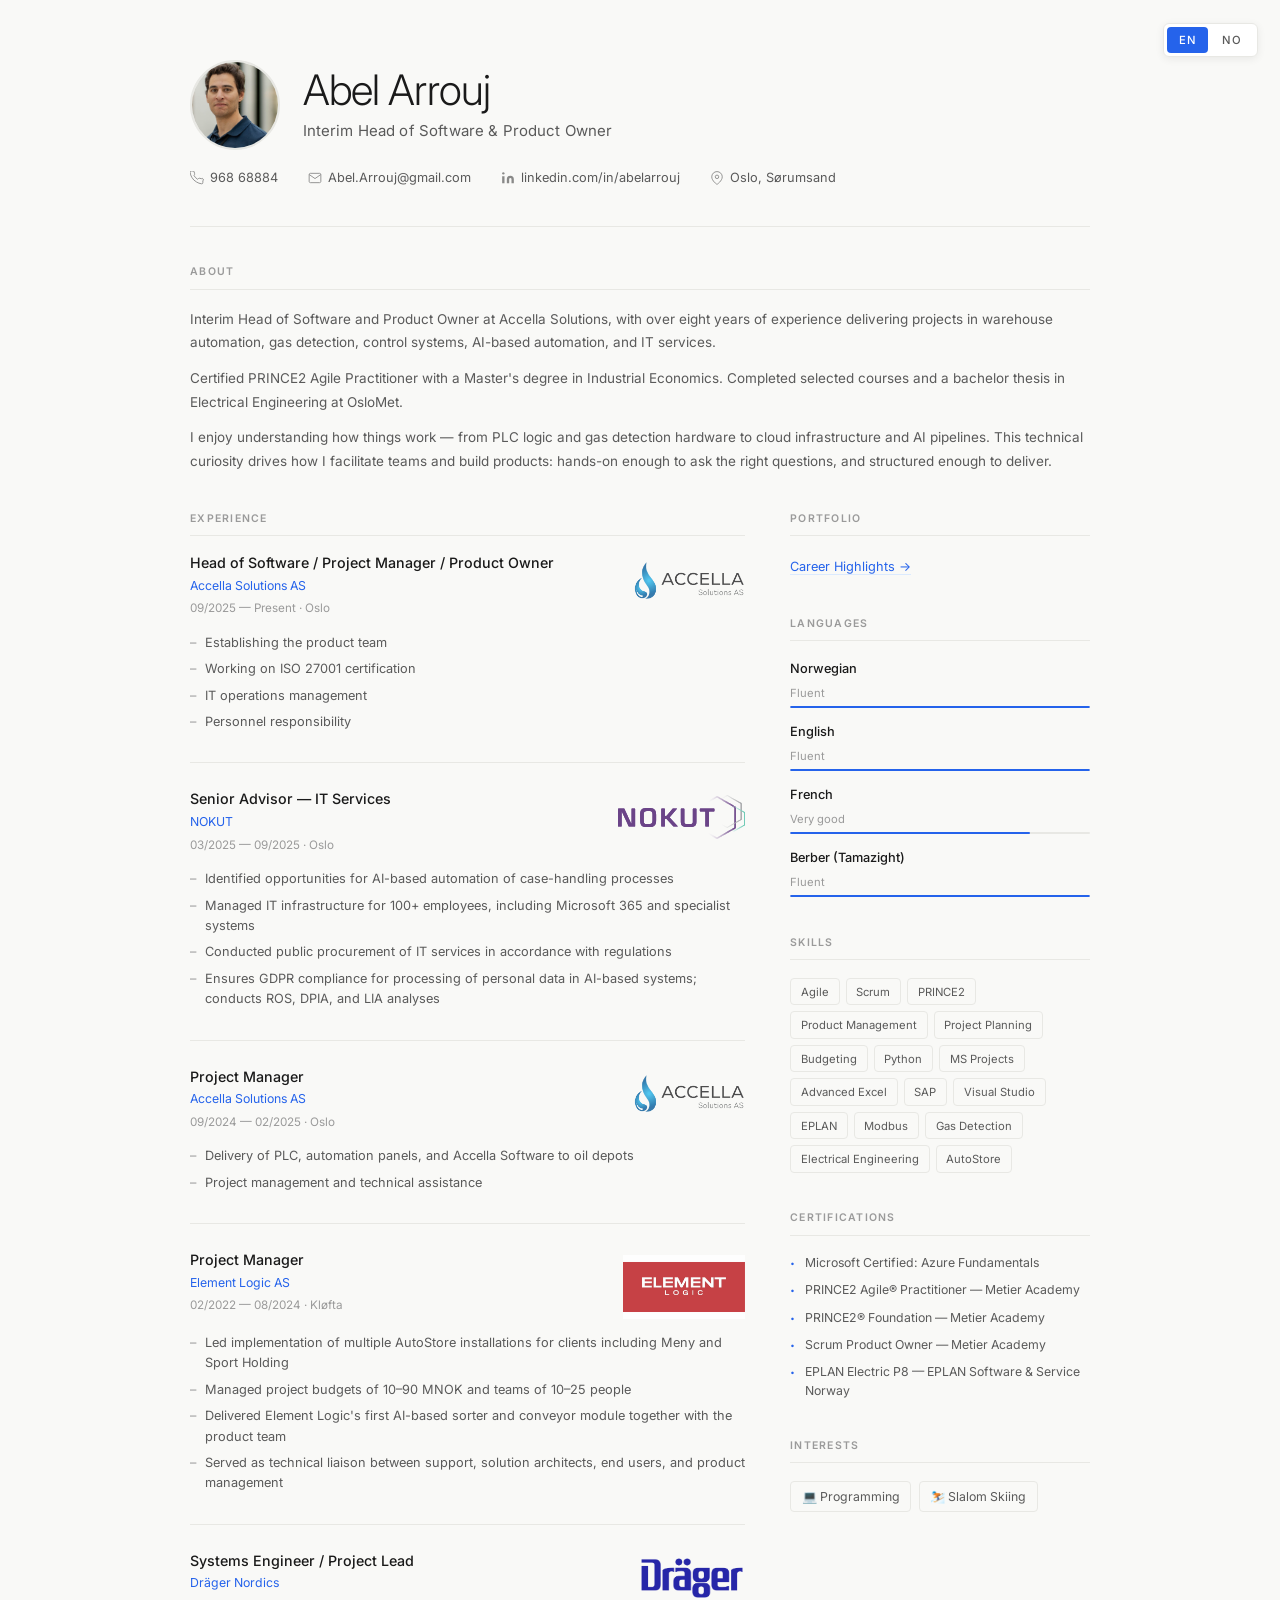
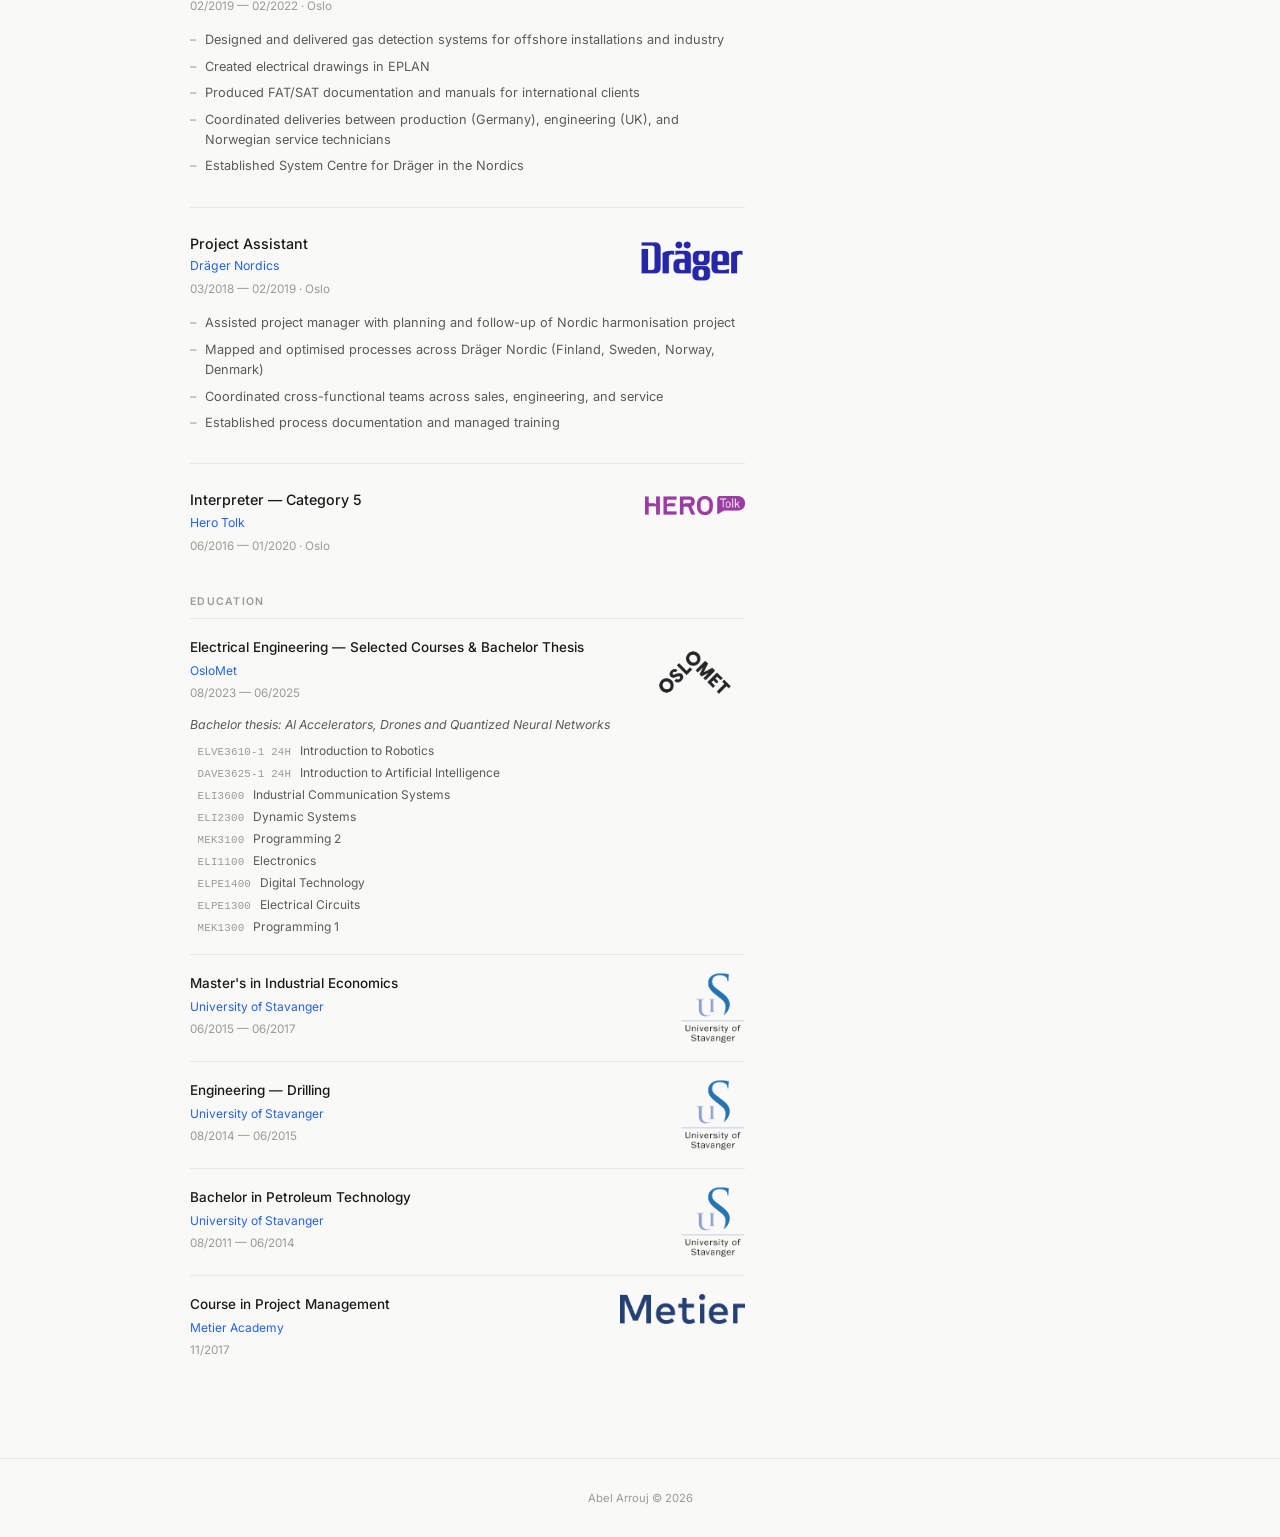
==== commit 68d65dc1: "Move education dates under school name, logo right-aligned only Co-Authored-By: Claude Sonnet 4.6 <n" ====
--- a/index.html
+++ b/index.html
@@ -206,11 +206,9 @@
               <div>
                 <h3 class="edu-degree">Electrical Engineering — Selected Courses &amp; Bachelor Thesis</h3>
                 <span class="edu-school">OsloMet</span>
-              </div>
-              <div style="display:flex;flex-direction:column;align-items:flex-end;gap:0.3rem;flex-shrink:0">
-                <img src="logos/oslometlogo.jpg" alt="OsloMet" class="edu-logo">
                 <span class="edu-date">08/2023 — 06/2025</span>
               </div>
+              <img src="logos/oslometlogo.jpg" alt="OsloMet" class="edu-logo">
             </div>
             <p class="edu-thesis">Bachelor thesis: AI Accelerators, Drones and Quantized Neural Networks</p>
             <ul class="edu-courses">
@@ -231,11 +229,9 @@
               <div>
                 <h3 class="edu-degree">Master's in Industrial Economics</h3>
                 <span class="edu-school">University of Stavanger</span>
-              </div>
-              <div style="display:flex;flex-direction:column;align-items:flex-end;gap:0.3rem;flex-shrink:0">
-                <img src="logos/uislogo.jpg" alt="University of Stavanger" class="edu-logo">
                 <span class="edu-date">06/2015 — 06/2017</span>
               </div>
+              <img src="logos/uislogo.jpg" alt="University of Stavanger" class="edu-logo">
             </div>
           </div>
 
@@ -244,11 +240,9 @@
               <div>
                 <h3 class="edu-degree">Engineering — Drilling</h3>
                 <span class="edu-school">University of Stavanger</span>
-              </div>
-              <div style="display:flex;flex-direction:column;align-items:flex-end;gap:0.3rem;flex-shrink:0">
-                <img src="logos/uislogo.jpg" alt="University of Stavanger" class="edu-logo">
                 <span class="edu-date">08/2014 — 06/2015</span>
               </div>
+              <img src="logos/uislogo.jpg" alt="University of Stavanger" class="edu-logo">
             </div>
           </div>
 
@@ -257,11 +251,9 @@
               <div>
                 <h3 class="edu-degree">Bachelor in Petroleum Technology</h3>
                 <span class="edu-school">University of Stavanger</span>
-              </div>
-              <div style="display:flex;flex-direction:column;align-items:flex-end;gap:0.3rem;flex-shrink:0">
-                <img src="logos/uislogo.jpg" alt="University of Stavanger" class="edu-logo">
                 <span class="edu-date">08/2011 — 06/2014</span>
               </div>
+              <img src="logos/uislogo.jpg" alt="University of Stavanger" class="edu-logo">
             </div>
           </div>
 
@@ -270,11 +262,9 @@
               <div>
                 <h3 class="edu-degree">Course in Project Management</h3>
                 <span class="edu-school">Metier Academy</span>
-              </div>
-              <div style="display:flex;flex-direction:column;align-items:flex-end;gap:0.3rem;flex-shrink:0">
-                <img src="logos/metier.png" alt="Metier Academy" class="edu-logo">
                 <span class="edu-date">11/2017</span>
               </div>
+              <img src="logos/metier.png" alt="Metier Academy" class="edu-logo">
             </div>
           </div>
         </section>
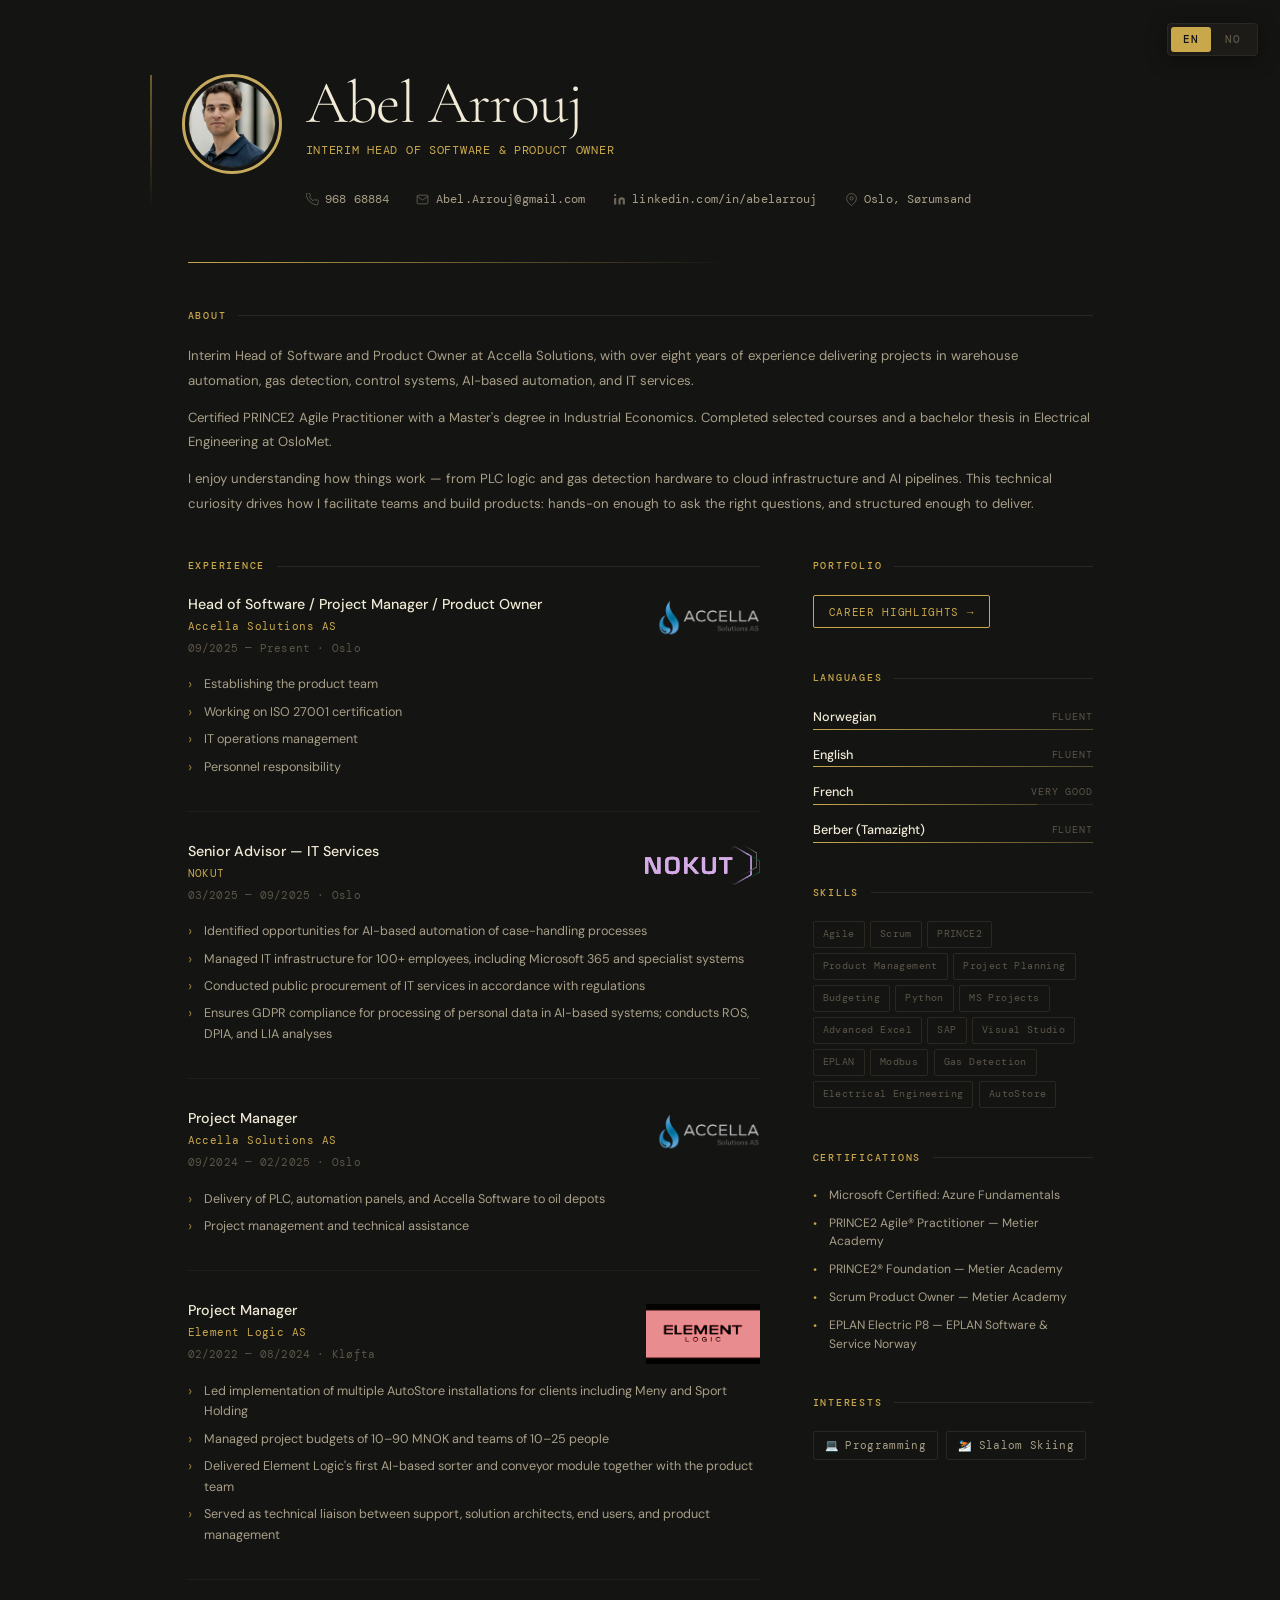
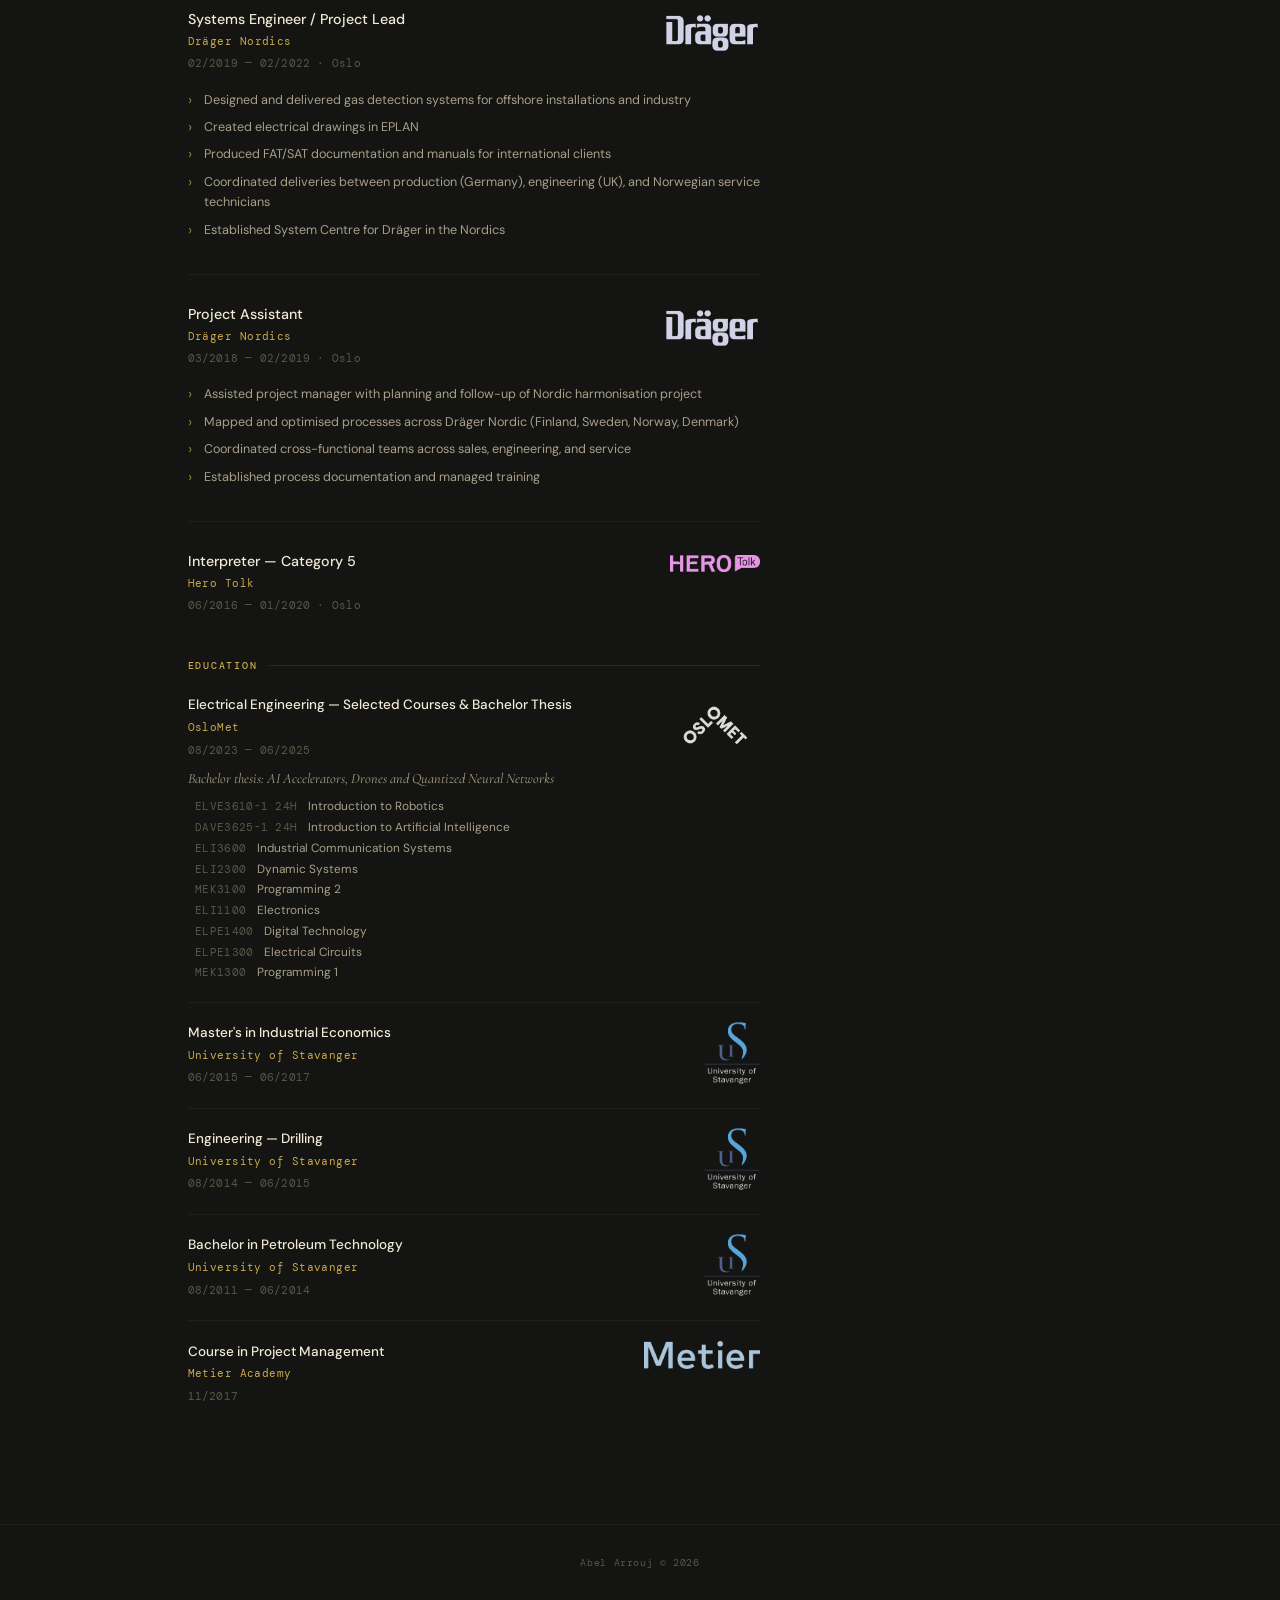
==== commit 9070dc5a: "Redesign to dark Nordic editorial theme, add Kitchn' project - Full dark theme: near-black backgroun" ====
--- a/index.html
+++ b/index.html
@@ -6,7 +6,7 @@
   <title>Abel Arrouj — CV</title>
   <link rel="preconnect" href="https://fonts.googleapis.com" />
   <link rel="preconnect" href="https://fonts.gstatic.com" crossorigin />
-  <link href="https://fonts.googleapis.com/css2?family=Inter:wght@300;400;500;600&display=swap" rel="stylesheet" />
+  <link href="https://fonts.googleapis.com/css2?family=Cormorant+Garamond:wght@300;400;500&family=DM+Sans:wght@300;400;500&family=DM+Mono:wght@400;500&display=swap" rel="stylesheet" />
   <link rel="stylesheet" href="style.css" />
 </head>
 <body>
@@ -18,7 +18,7 @@
 
   <main class="container">
     <!-- Header -->
-    <header class="header">
+    <header class="header anim-1">
       <div class="header-name">
         <img src="mitt bilde.png" alt="Abel Arrouj" class="profile-photo" />
         <div>
@@ -46,10 +46,10 @@
       </div>
     </header>
 
-    <div class="divider"></div>
+    <div class="divider anim-2"></div>
 
     <!-- About -->
-    <section class="section">
+    <section class="section anim-3">
       <h2 class="section-title">About</h2>
       <p class="about-text">
         Interim Head of Software and Product Owner at Accella Solutions, with over eight years of experience delivering projects in warehouse automation, gas detection, control systems, AI-based automation, and IT services.
@@ -62,7 +62,7 @@
       </p>
     </section>
 
-    <div class="grid-layout">
+    <div class="grid-layout anim-4">
       <!-- Left column -->
       <div class="col-main">
 
--- a/style.css
+++ b/style.css
@@ -8,16 +8,21 @@
 }
 
 :root {
-  --bg: #f9f9f7;
-  --surface: #ffffff;
-  --text-primary: #1a1a1a;
-  --text-secondary: #5a5a5a;
-  --text-muted: #9a9a9a;
-  --accent: #2563eb;
-  --accent-light: #dbeafe;
-  --border: #e8e8e4;
-  --radius: 8px;
-  --font: 'Inter', system-ui, -apple-system, sans-serif;
+  --bg: #141412;
+  --surface: #1c1b18;
+  --surface-2: #242320;
+  --text-primary: #f0ead6;
+  --text-secondary: #a89f88;
+  --text-muted: #5c5648;
+  --accent: #c9a84c;
+  --accent-dim: rgba(201, 168, 76, 0.12);
+  --accent-glow: rgba(201, 168, 76, 0.25);
+  --border: #2a2820;
+  --border-subtle: #201f1c;
+  --radius: 4px;
+  --font-display: 'Cormorant Garamond', Georgia, serif;
+  --font-body: 'DM Sans', system-ui, sans-serif;
+  --font-mono: 'DM Mono', 'Fira Code', monospace;
 }
 
 html {
@@ -26,13 +31,36 @@
 }
 
 body {
-  font-family: var(--font);
+  font-family: var(--font-body);
   background: var(--bg);
   color: var(--text-primary);
   line-height: 1.6;
   min-height: 100vh;
 }
 
+/* Page load stagger animations */
+@keyframes fadeUp {
+  from {
+    opacity: 0;
+    transform: translateY(18px);
+  }
+  to {
+    opacity: 1;
+    transform: translateY(0);
+  }
+}
+
+@keyframes fadeIn {
+  from { opacity: 0; }
+  to   { opacity: 1; }
+}
+
+.anim-1 { animation: fadeUp 0.6s cubic-bezier(0.22, 1, 0.36, 1) both; animation-delay: 0.05s; }
+.anim-2 { animation: fadeUp 0.6s cubic-bezier(0.22, 1, 0.36, 1) both; animation-delay: 0.15s; }
+.anim-3 { animation: fadeUp 0.6s cubic-bezier(0.22, 1, 0.36, 1) both; animation-delay: 0.25s; }
+.anim-4 { animation: fadeUp 0.6s cubic-bezier(0.22, 1, 0.36, 1) both; animation-delay: 0.35s; }
+.anim-5 { animation: fadeUp 0.6s cubic-bezier(0.22, 1, 0.36, 1) both; animation-delay: 0.45s; }
+
 /* ===========================
    LANGUAGE TOGGLE
    =========================== */
@@ -44,46 +72,47 @@
   gap: 2px;
   background: var(--surface);
   border: 1px solid var(--border);
-  border-radius: 6px;
+  border-radius: 4px;
   padding: 3px;
   z-index: 100;
-  box-shadow: 0 2px 8px rgba(0,0,0,0.07);
+  box-shadow: 0 4px 20px rgba(0,0,0,0.4);
 }
 
 .lang-btn {
   padding: 4px 12px;
-  border-radius: 4px;
-  font-size: 0.75rem;
+  border-radius: 3px;
+  font-size: 0.72rem;
   font-weight: 500;
-  letter-spacing: 0.05em;
+  letter-spacing: 0.1em;
   text-decoration: none;
-  color: var(--text-secondary);
+  color: var(--text-muted);
+  font-family: var(--font-mono);
   transition: all 0.2s;
 }
 
 .lang-btn:hover {
   color: var(--text-primary);
-  background: var(--bg);
+  background: var(--surface-2);
 }
 
 .lang-btn.active {
   background: var(--accent);
-  color: #fff;
+  color: var(--bg);
 }
 
 /* ===========================
    LAYOUT
    =========================== */
 .container {
-  max-width: 960px;
+  max-width: 980px;
   margin: 0 auto;
-  padding: 4rem 2rem 2rem;
+  padding: 5rem 2.5rem 3rem;
 }
 
 .grid-layout {
   display: grid;
-  grid-template-columns: 1fr 300px;
-  gap: 3rem;
+  grid-template-columns: 1fr 280px;
+  gap: 3.5rem;
   align-items: start;
 }
 
@@ -91,56 +120,80 @@
    HEADER
    =========================== */
 .header {
-  margin-bottom: 2.5rem;
+  margin-bottom: 3.5rem;
+  position: relative;
+}
+
+/* Decorative vertical rule */
+.header::before {
+  content: '';
+  position: absolute;
+  left: -2.5rem;
+  top: 0;
+  width: 2px;
+  height: 100%;
+  background: linear-gradient(to bottom, var(--accent), transparent);
+  opacity: 0.5;
 }
 
 .header-name {
   display: flex;
-  align-items: center;
-  gap: 1.5rem;
+  align-items: flex-start;
+  gap: 2rem;
+  margin-bottom: 1.5rem;
 }
 
 .profile-photo {
-  width: 90px;
-  height: 90px;
+  width: 88px;
+  height: 88px;
   border-radius: 50%;
   object-fit: cover;
   object-position: center top;
-  border: 2px solid var(--border);
+  border: 1px solid var(--border);
   flex-shrink: 0;
+  filter: grayscale(20%) contrast(1.05);
+  outline: 3px solid var(--accent);
+  outline-offset: 3px;
+  margin-top: 0.3rem;
 }
 
 .header-name h1 {
-  font-size: 2.8rem;
+  font-family: var(--font-display);
+  font-size: 4rem;
   font-weight: 300;
-  letter-spacing: -0.02em;
+  letter-spacing: -0.01em;
   color: var(--text-primary);
-  line-height: 1.1;
+  line-height: 0.95;
+  margin-bottom: 0.6rem;
 }
 
 .header-title {
-  font-size: 1rem;
+  font-size: 0.8rem;
   font-weight: 400;
-  color: var(--text-secondary);
-  margin-top: 0.4rem;
-  letter-spacing: 0.01em;
+  font-family: var(--font-mono);
+  color: var(--accent);
+  letter-spacing: 0.06em;
+  text-transform: uppercase;
 }
 
 .header-meta {
   display: flex;
   flex-wrap: wrap;
-  gap: 1rem 2rem;
-  margin-top: 1.2rem;
+  gap: 0.6rem 1.8rem;
+  margin-top: 0;
+  padding-left: calc(88px + 2rem);
 }
 
 .meta-item {
   display: flex;
   align-items: center;
-  gap: 0.4rem;
-  font-size: 0.85rem;
+  gap: 0.45rem;
+  font-size: 0.8rem;
+  font-family: var(--font-mono);
   color: var(--text-secondary);
   text-decoration: none;
   transition: color 0.2s;
+  letter-spacing: 0.01em;
 }
 
 .meta-item:hover {
@@ -148,10 +201,10 @@
 }
 
 .meta-item svg {
-  width: 14px;
-  height: 14px;
+  width: 13px;
+  height: 13px;
   flex-shrink: 0;
-  opacity: 0.7;
+  opacity: 0.6;
 }
 
 /* ===========================
@@ -159,36 +212,46 @@
    =========================== */
 .divider {
   height: 1px;
+  background: linear-gradient(to right, var(--accent), transparent 60%);
+  margin-bottom: 3rem;
+  opacity: 0.4;
+}
+
+/* ===========================
+   SECTIONS
+   =========================== */
+.section {
+  margin-bottom: 2.8rem;
+}
+
+.section-title {
+  font-size: 0.65rem;
+  font-weight: 500;
+  font-family: var(--font-mono);
+  letter-spacing: 0.18em;
+  text-transform: uppercase;
+  color: var(--accent);
+  margin-bottom: 1.4rem;
+  display: flex;
+  align-items: center;
+  gap: 0.8rem;
+}
+
+.section-title::after {
+  content: '';
+  flex: 1;
+  height: 1px;
   background: var(--border);
-  margin-bottom: 2.5rem;
-}
-
-/* ===========================
-   SECTIONS
-   =========================== */
-.section {
-  margin-bottom: 2.5rem;
-}
-
-.section-title {
-  font-size: 0.7rem;
-  font-weight: 600;
-  letter-spacing: 0.12em;
-  text-transform: uppercase;
-  color: var(--text-muted);
-  margin-bottom: 1.2rem;
-  padding-bottom: 0.5rem;
-  border-bottom: 1px solid var(--border);
 }
 
 /* ===========================
    ABOUT
    =========================== */
 .about-text {
-  font-size: 0.9rem;
+  font-size: 0.88rem;
   color: var(--text-secondary);
-  line-height: 1.75;
-  margin-bottom: 0.8rem;
+  line-height: 1.85;
+  margin-bottom: 0.85rem;
 }
 
 .about-text:last-child {
@@ -199,9 +262,10 @@
    EXPERIENCE
    =========================== */
 .job {
-  margin-bottom: 1.8rem;
-  padding-bottom: 1.8rem;
-  border-bottom: 1px solid var(--border);
+  margin-bottom: 2rem;
+  padding-bottom: 2rem;
+  border-bottom: 1px solid var(--border-subtle);
+  position: relative;
 }
 
 .job:last-child {
@@ -215,7 +279,7 @@
   justify-content: space-between;
   align-items: flex-start;
   gap: 1rem;
-  margin-bottom: 0.7rem;
+  margin-bottom: 0.8rem;
 }
 
 .job-header-left {
@@ -233,10 +297,12 @@
 
 .job-company {
   display: block;
-  font-size: 0.82rem;
+  font-size: 0.75rem;
+  font-family: var(--font-mono);
   color: var(--accent);
   font-weight: 400;
-  margin-top: 0.2rem;
+  letter-spacing: 0.04em;
+  margin-top: 0.25rem;
 }
 
 .job-meta {
@@ -248,8 +314,10 @@
 }
 
 .job-date, .job-location {
-  font-size: 0.78rem;
+  font-size: 0.73rem;
+  font-family: var(--font-mono);
   color: var(--text-muted);
+  letter-spacing: 0.02em;
 }
 
 .job-bullets {
@@ -258,27 +326,30 @@
 }
 
 .job-bullets li {
-  font-size: 0.85rem;
+  font-size: 0.84rem;
   color: var(--text-secondary);
-  padding: 0.2rem 0 0.2rem 1rem;
+  padding: 0.22rem 0 0.22rem 1.1rem;
   position: relative;
-  line-height: 1.6;
+  line-height: 1.65;
 }
 
 .job-bullets li::before {
-  content: '–';
+  content: '›';
   position: absolute;
   left: 0;
-  color: var(--text-muted);
+  color: var(--accent);
+  font-size: 1rem;
+  line-height: 1.4;
+  opacity: 0.7;
 }
 
 /* ===========================
    EDUCATION
    =========================== */
 .edu-item {
-  margin-bottom: 1.2rem;
-  padding-bottom: 1.2rem;
-  border-bottom: 1px solid var(--border);
+  margin-bottom: 1.3rem;
+  padding-bottom: 1.3rem;
+  border-bottom: 1px solid var(--border-subtle);
 }
 
 .edu-item:last-child {
@@ -302,16 +373,20 @@
 
 .edu-school {
   display: block;
-  font-size: 0.8rem;
-  color: var(--accent);
-  margin-top: 0.15rem;
+  font-size: 0.73rem;
+  font-family: var(--font-mono);
+  color: var(--accent);
+  margin-top: 0.2rem;
+  letter-spacing: 0.04em;
 }
 
 .edu-date {
-  font-size: 0.78rem;
+  font-size: 0.73rem;
+  font-family: var(--font-mono);
   color: var(--text-muted);
   white-space: nowrap;
   flex-shrink: 0;
+  letter-spacing: 0.02em;
 }
 
 .edu-thesis {
@@ -320,29 +395,32 @@
   font-style: italic;
   margin-top: 0.5rem;
   margin-bottom: 0.5rem;
+  font-family: var(--font-display);
+  font-size: 0.95rem;
+  font-weight: 400;
 }
 
 .edu-courses {
   list-style: none;
-  margin-top: 0.4rem;
+  margin-top: 0.5rem;
   display: flex;
   flex-direction: column;
-  gap: 0.25rem;
+  gap: 0.2rem;
 }
 
 .edu-courses li {
-  font-size: 0.8rem;
+  font-size: 0.79rem;
   color: var(--text-secondary);
   padding-left: 0.5rem;
   line-height: 1.5;
 }
 
 .course-code {
-  font-size: 0.72rem;
+  font-size: 0.7rem;
   color: var(--text-muted);
-  font-family: monospace;
-  margin-right: 0.4rem;
-  letter-spacing: 0.02em;
+  font-family: var(--font-mono);
+  margin-right: 0.5rem;
+  letter-spacing: 0.03em;
 }
 
 /* ===========================
@@ -351,64 +429,75 @@
 .lang-list {
   display: flex;
   flex-direction: column;
-  gap: 0.9rem;
+  gap: 1rem;
 }
 
 .lang-item {
-  display: flex;
-  flex-direction: column;
-  gap: 0.3rem;
+  display: grid;
+  grid-template-columns: 1fr auto;
+  grid-template-rows: auto auto;
+  gap: 0.1rem 0.5rem;
+  align-items: center;
 }
 
 .lang-name {
-  font-size: 0.85rem;
+  font-size: 0.84rem;
   font-weight: 500;
   color: var(--text-primary);
+  grid-column: 1;
+  grid-row: 1;
 }
 
 .lang-level {
-  font-size: 0.75rem;
+  font-size: 0.68rem;
+  font-family: var(--font-mono);
   color: var(--text-muted);
+  letter-spacing: 0.08em;
+  text-transform: uppercase;
+  grid-column: 2;
+  grid-row: 1;
 }
 
 .lang-bar {
-  height: 2px;
+  height: 1px;
   background: var(--border);
-  border-radius: 2px;
   overflow: hidden;
+  grid-column: 1 / -1;
+  grid-row: 2;
 }
 
 .lang-fill {
   height: 100%;
-  background: var(--accent);
+  background: linear-gradient(to right, var(--accent), var(--accent-glow));
+  transition: width 0.8s cubic-bezier(0.22, 1, 0.36, 1);
+}
+
+/* ===========================
+   SKILLS
+   =========================== */
+.skills-grid {
+  display: flex;
+  flex-wrap: wrap;
+  gap: 0.35rem;
+}
+
+.skill-tag {
+  font-size: 0.68rem;
+  font-family: var(--font-mono);
+  padding: 0.28rem 0.6rem;
   border-radius: 2px;
-  transition: width 0.6s ease;
-}
-
-/* ===========================
-   SKILLS
-   =========================== */
-.skills-grid {
-  display: flex;
-  flex-wrap: wrap;
-  gap: 0.4rem;
-}
-
-.skill-tag {
-  font-size: 0.75rem;
-  padding: 0.25rem 0.65rem;
-  border-radius: 4px;
-  background: var(--bg);
+  background: transparent;
   border: 1px solid var(--border);
-  color: var(--text-secondary);
-  font-weight: 400;
+  color: var(--text-muted);
+  letter-spacing: 0.04em;
   transition: all 0.2s;
+  cursor: default;
 }
 
 .skill-tag:hover {
   border-color: var(--accent);
   color: var(--accent);
-  background: var(--accent-light);
+  background: var(--accent-dim);
 }
 
 /* ===========================
@@ -418,13 +507,13 @@
   list-style: none;
   display: flex;
   flex-direction: column;
-  gap: 0.6rem;
+  gap: 0.65rem;
 }
 
 .cert-list li {
-  font-size: 0.82rem;
+  font-size: 0.81rem;
   color: var(--text-secondary);
-  padding-left: 1rem;
+  padding-left: 1.1rem;
   position: relative;
   line-height: 1.5;
 }
@@ -435,8 +524,8 @@
   left: 0;
   color: var(--accent);
   font-weight: 700;
-  font-size: 1rem;
-  line-height: 1.3;
+  font-size: 1.1rem;
+  line-height: 1.2;
 }
 
 /* ===========================
@@ -449,87 +538,106 @@
 }
 
 .interest-item {
-  font-size: 0.82rem;
+  font-size: 0.8rem;
   color: var(--text-secondary);
-  padding: 0.3rem 0.7rem;
-  border-radius: 4px;
-  background: var(--bg);
+  padding: 0.3rem 0.75rem;
+  border-radius: 2px;
+  background: transparent;
   border: 1px solid var(--border);
+  font-family: var(--font-mono);
+  font-size: 0.72rem;
+  letter-spacing: 0.03em;
 }
 
 /* ===========================
    LOGOS
    =========================== */
 .company-logo {
-  height: 44px;
+  height: 40px;
   width: auto;
-  max-width: 160px;
+  max-width: 140px;
+  object-fit: contain;
+  opacity: 0.9;
+  display: block;
+  margin-top: 0.2rem;
+  filter: invert(1) hue-rotate(180deg);
+  transition: opacity 0.2s;
+}
+
+.company-logo:hover {
+  opacity: 1;
+}
+
+.edu-logo {
+  height: 28px;
+  width: auto;
+  max-width: 140px;
   object-fit: contain;
   opacity: 0.85;
-  display: block;
-  margin-top: 0.3rem;
-}
-
-.edu-logo {
-  height: 30px;
+  filter: invert(1) hue-rotate(180deg);
+}
+
+.cert-logo {
+  height: 34px;
   width: auto;
-  max-width: 160px;
+  max-width: 120px;
   object-fit: contain;
-  opacity: 0.85;
-}
-
-.cert-logo {
-  height: 36px;
-  width: auto;
-  max-width: 130px;
-  object-fit: contain;
-  opacity: 0.85;
+  opacity: 0.9;
   display: block;
   flex-shrink: 0;
-}
-
+  filter: invert(1) hue-rotate(180deg);
+}
 
 /* Element Logic logo has lots of whitespace — scale it up */
 img[alt="Element Logic"] {
-  height: 64px;
-  max-width: 200px;
+  height: 60px;
+  max-width: 180px;
 }
 
 /* Hero Tolk is very wide — constrain width, let height follow */
 img[alt="Hero Tolk"] {
   height: auto;
-  width: 100px;
-  max-width: 200px;
+  width: 90px;
+  max-width: 180px;
 }
 
 /* UiS logo is tall/portrait — cap height */
 img[alt="University of Stavanger"],
 img[alt="Universitetet i Stavanger"] {
-  height: 70px;
+  height: 62px;
   width: auto;
-  max-width: 100px;
+  max-width: 90px;
 }
 
 /* OsloMet logo is very large — cap it */
 img[alt="OsloMet"] {
-  height: 70px;
+  height: 62px;
   width: auto;
-  max-width: 120px;
+  max-width: 110px;
 }
 
 /* ===========================
    PORTFOLIO
    =========================== */
 .portfolio-link {
-  font-size: 0.85rem;
+  display: inline-flex;
+  align-items: center;
+  gap: 0.5rem;
+  font-size: 0.75rem;
+  font-family: var(--font-mono);
+  letter-spacing: 0.06em;
   color: var(--accent);
   text-decoration: none;
-  border-bottom: 1px solid var(--accent-light);
-  transition: border-color 0.2s;
+  border: 1px solid var(--accent);
+  padding: 0.45rem 1rem;
+  border-radius: 2px;
+  transition: all 0.2s;
+  text-transform: uppercase;
 }
 
 .portfolio-link:hover {
-  border-color: var(--accent);
+  background: var(--accent-dim);
+  box-shadow: 0 0 16px var(--accent-glow);
 }
 
 /* ===========================
@@ -538,10 +646,12 @@
 .footer {
   text-align: center;
   padding: 2rem;
-  font-size: 0.75rem;
+  font-size: 0.68rem;
+  font-family: var(--font-mono);
   color: var(--text-muted);
-  border-top: 1px solid var(--border);
+  border-top: 1px solid var(--border-subtle);
   margin-top: 2rem;
+  letter-spacing: 0.06em;
 }
 
 /* ===========================
@@ -553,7 +663,11 @@
   }
 
   .container {
-    padding: 3.5rem 1.25rem 1.5rem;
+    padding: 3.5rem 1.4rem 2rem;
+  }
+
+  .header::before {
+    display: none;
   }
 
   .grid-layout {
@@ -562,11 +676,17 @@
   }
 
   .header-name h1 {
-    font-size: 2rem;
+    font-size: 3rem;
   }
 
   .header-meta {
-    gap: 0.6rem 1.2rem;
+    padding-left: 0;
+    margin-top: 1rem;
+    gap: 0.5rem 1.2rem;
+  }
+
+  .header-name {
+    gap: 1.2rem;
   }
 
   .job-header {
@@ -594,18 +714,37 @@
 @media print {
   body {
     background: #fff;
+    color: #111;
     font-size: 11pt;
   }
 
-  .lang-toggle {
+  :root {
+    --bg: #fff;
+    --surface: #fff;
+    --text-primary: #111;
+    --text-secondary: #444;
+    --text-muted: #888;
+    --accent: #996600;
+    --border: #ddd;
+    --border-subtle: #eee;
+  }
+
+  .lang-toggle,
+  .header::before {
     display: none;
   }
 
   .container {
     padding: 1rem;
+    max-width: 100%;
   }
 
   .job, .edu-item {
     page-break-inside: avoid;
   }
-}
+
+  .company-logo,
+  .edu-logo {
+    opacity: 0.85;
+  }
+}
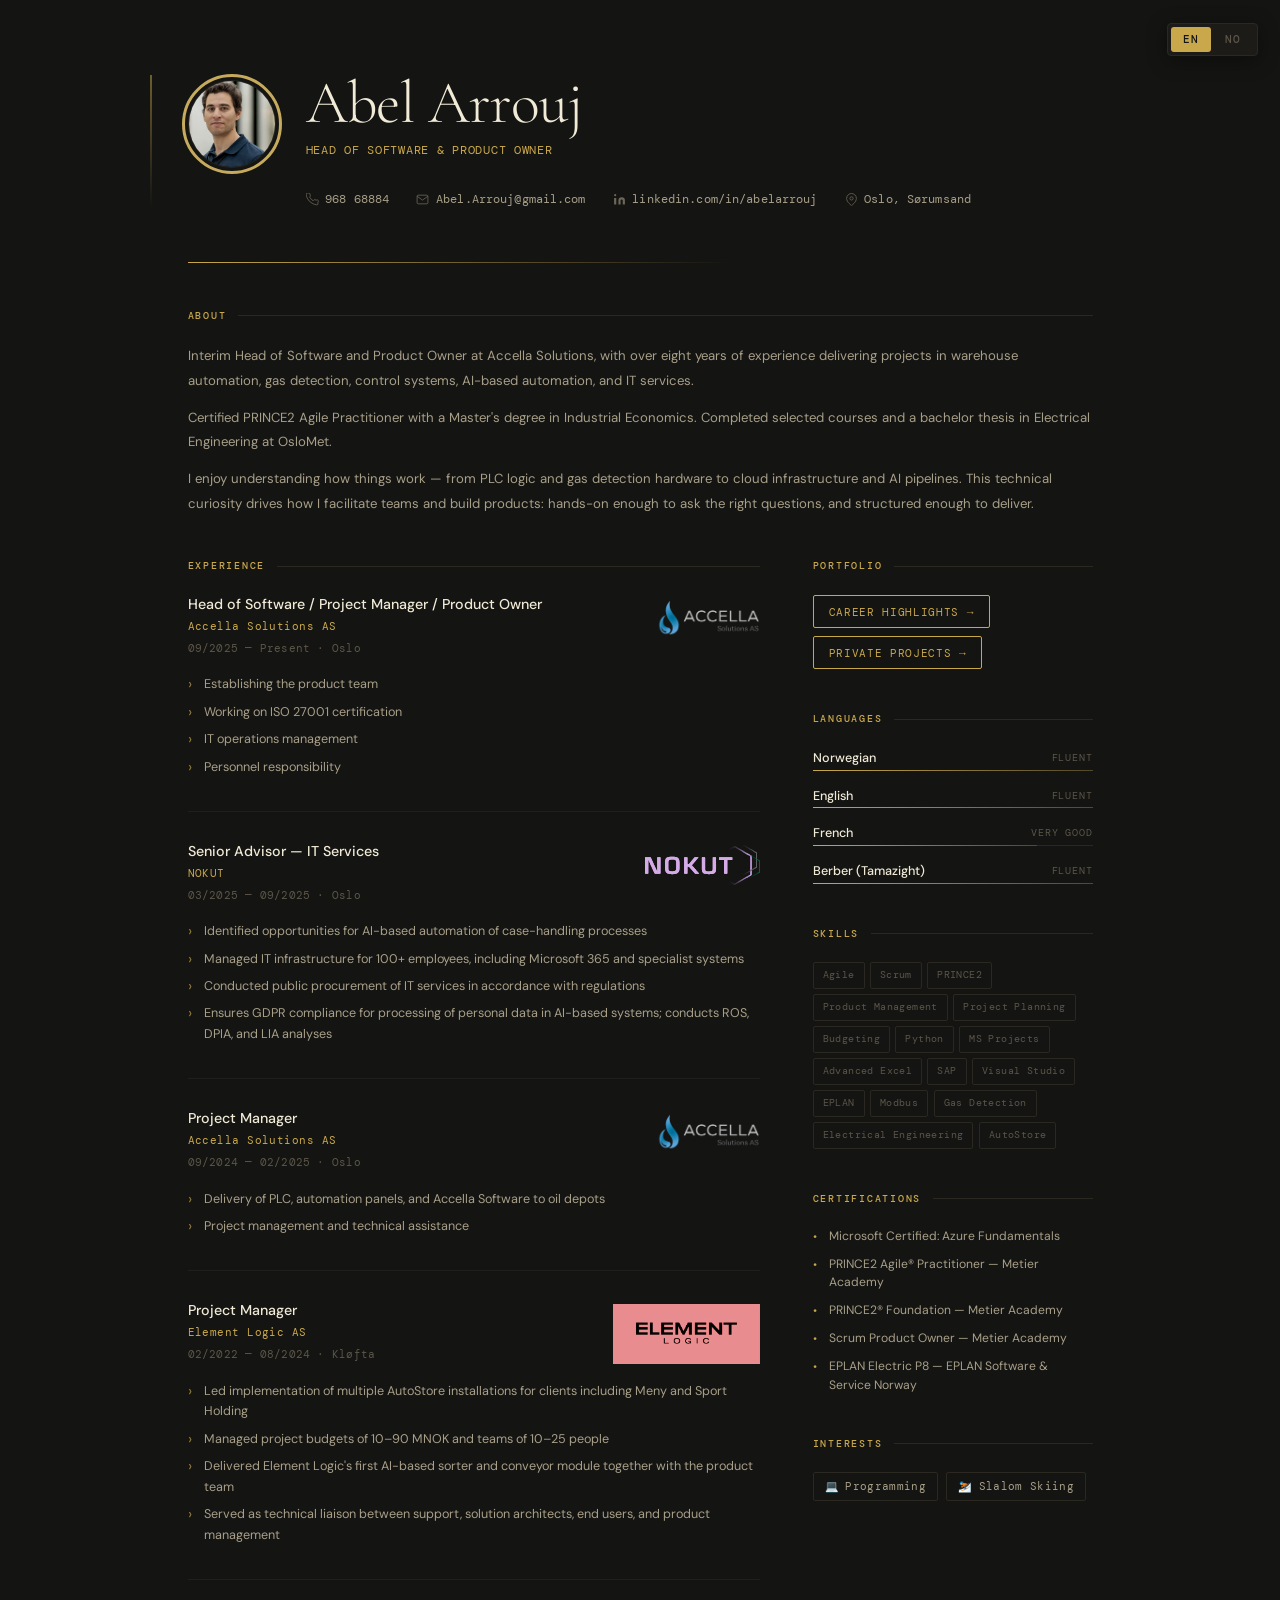
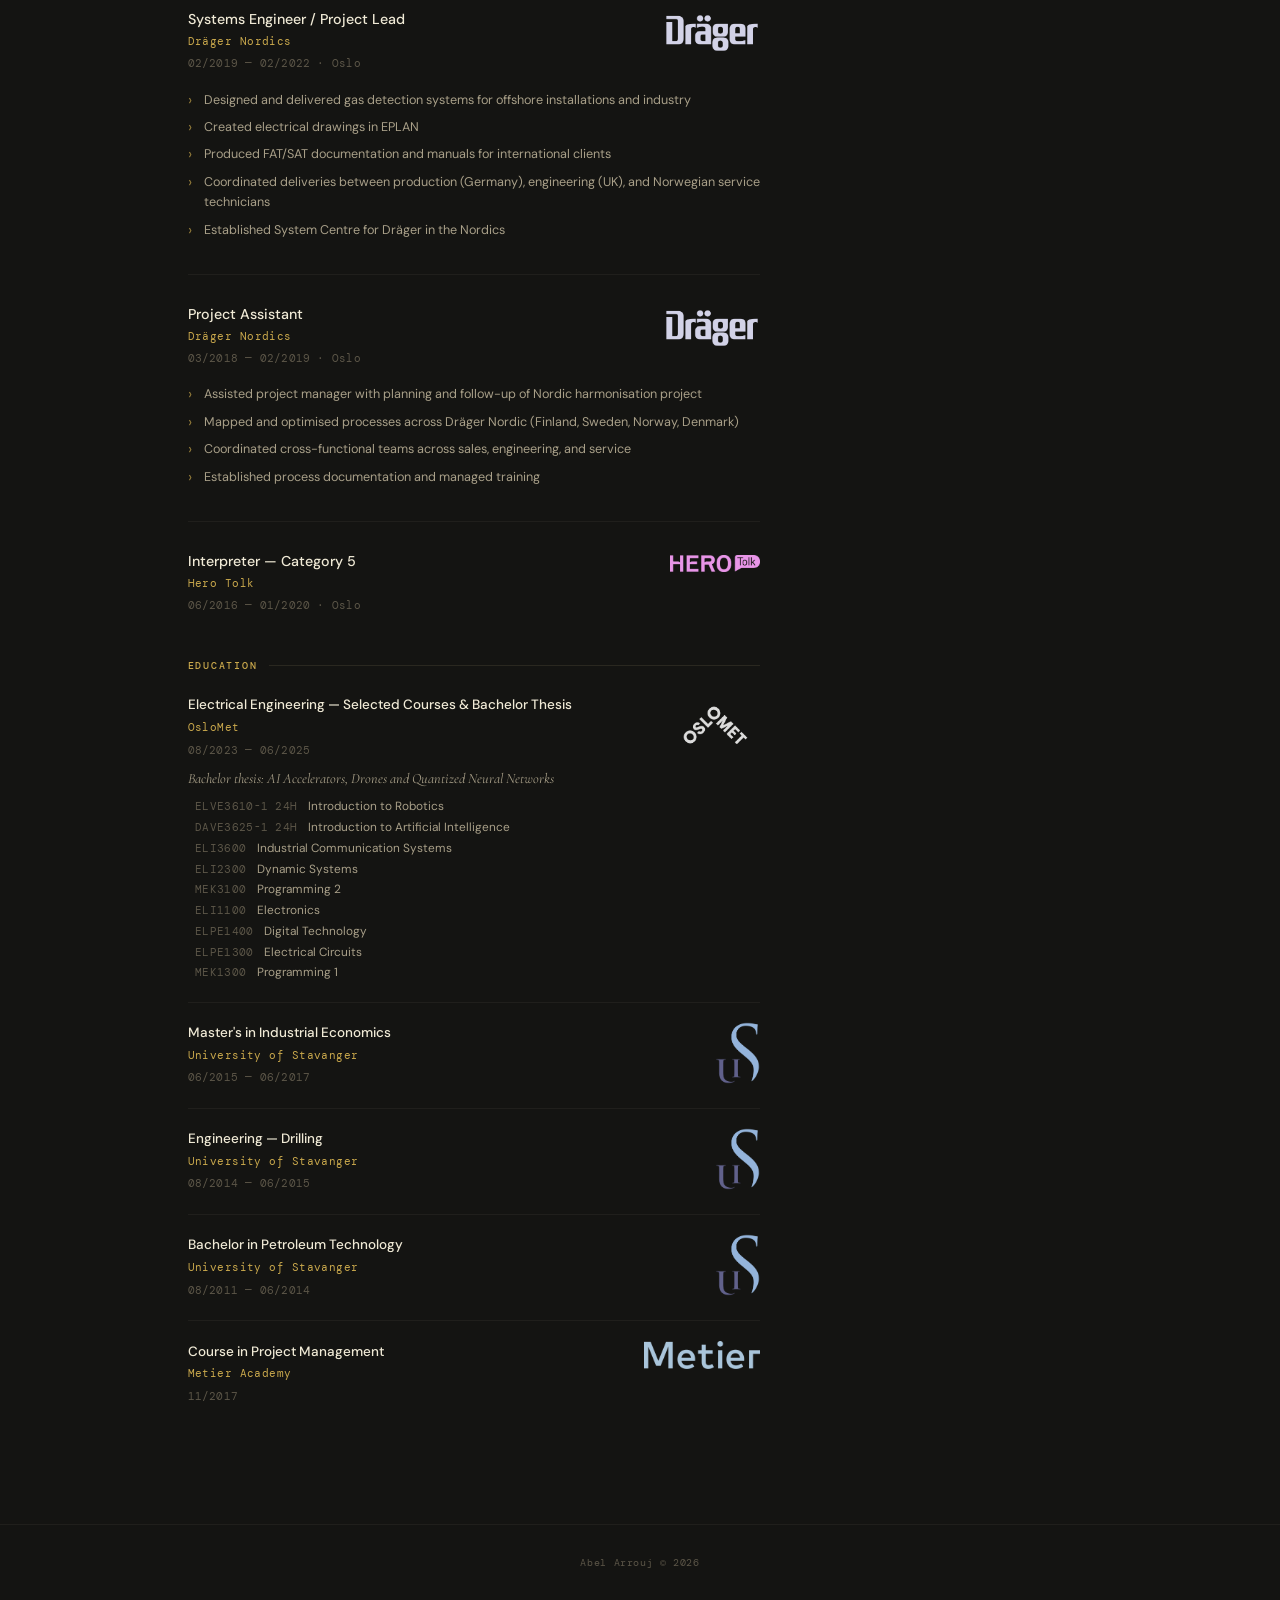
==== commit 83bb92cb: "Remove 'Interim' from title, add private projects page with AI Jobs Tracker Co-Authored-By: Claude S" ====
--- a/index.html
+++ b/index.html
@@ -23,7 +23,7 @@
         <img src="mitt bilde.png" alt="Abel Arrouj" class="profile-photo" />
         <div>
           <h1>Abel Arrouj</h1>
-          <p class="header-title">Interim Head of Software &amp; Product Owner</p>
+          <p class="header-title">Head of Software &amp; Product Owner</p>
         </div>
       </div>
       <div class="header-meta">
@@ -278,6 +278,7 @@
         <section class="section">
           <h2 class="section-title">Portfolio</h2>
           <a href="career-highlights.html" class="portfolio-link">Career Highlights →</a>
+          <a href="projects.html" class="portfolio-link" style="margin-top:0.5rem">Private Projects →</a>
         </section>
 
         <!-- Languages -->
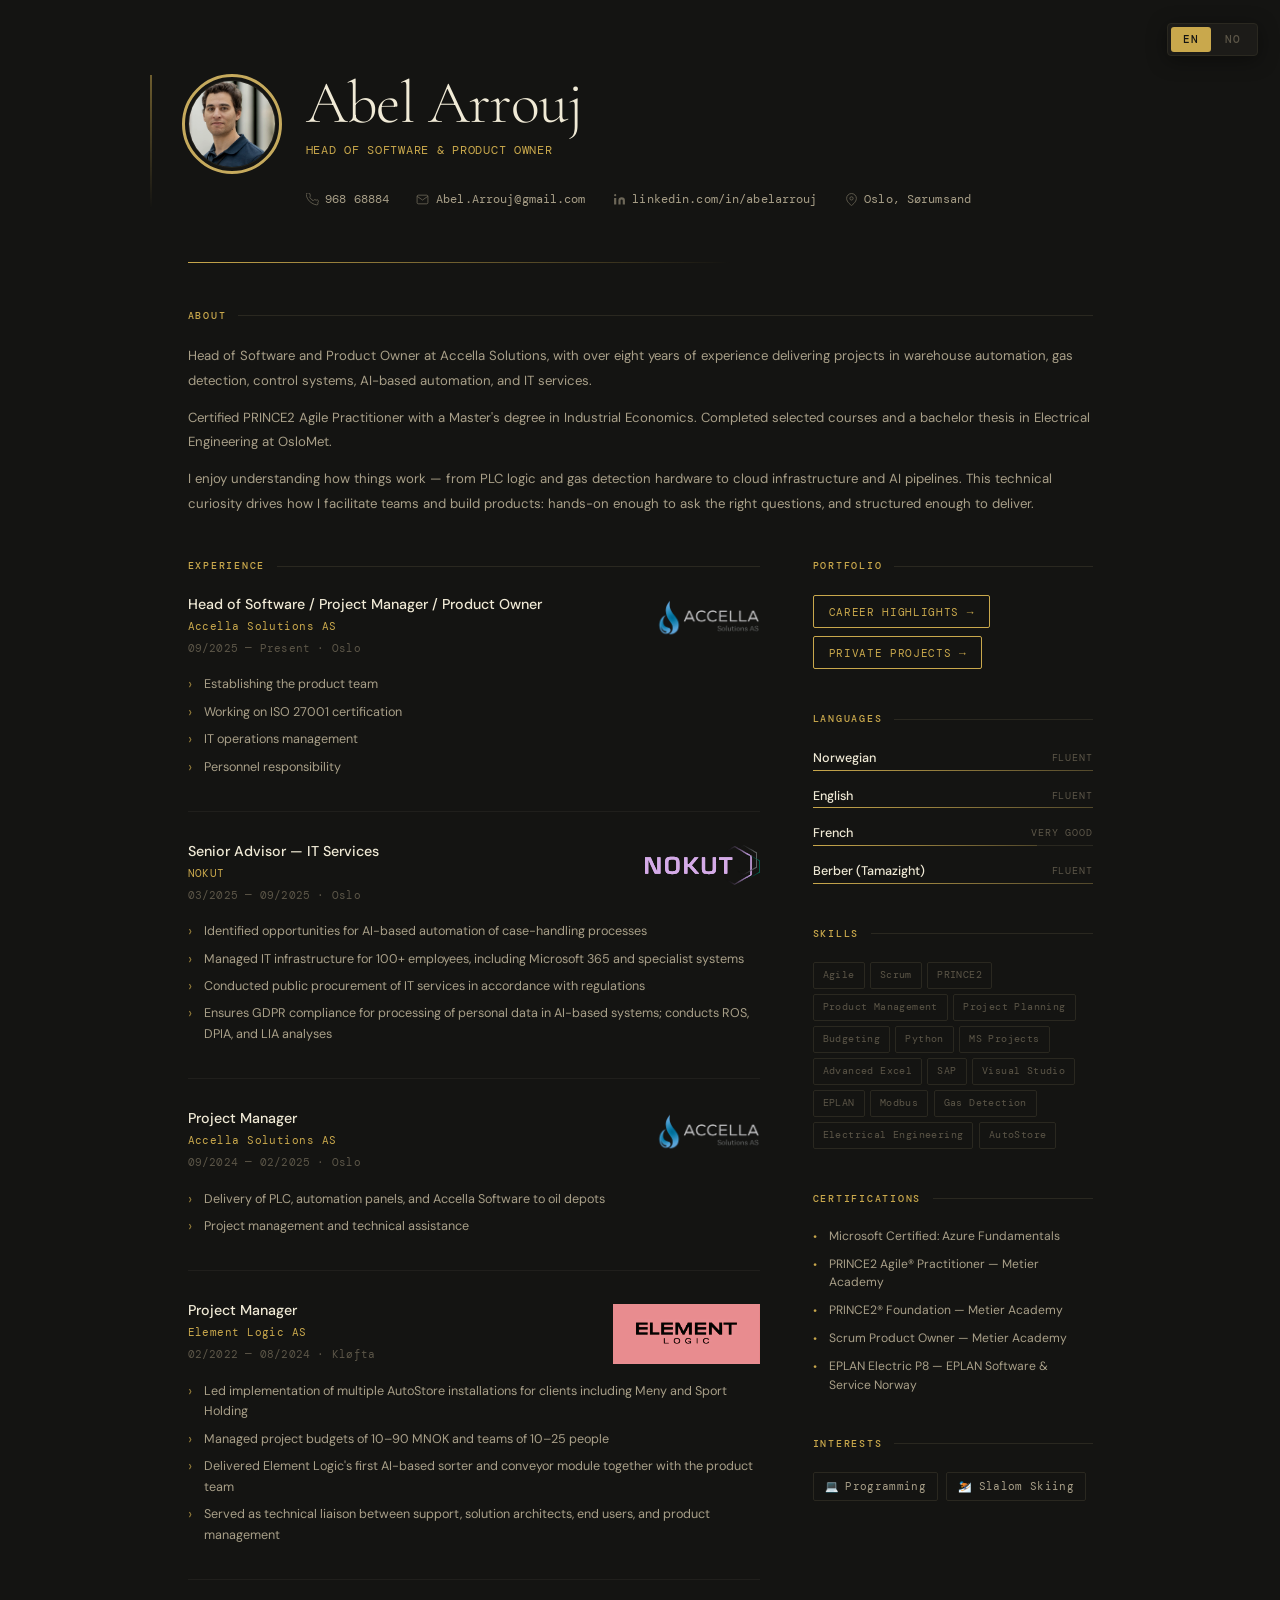
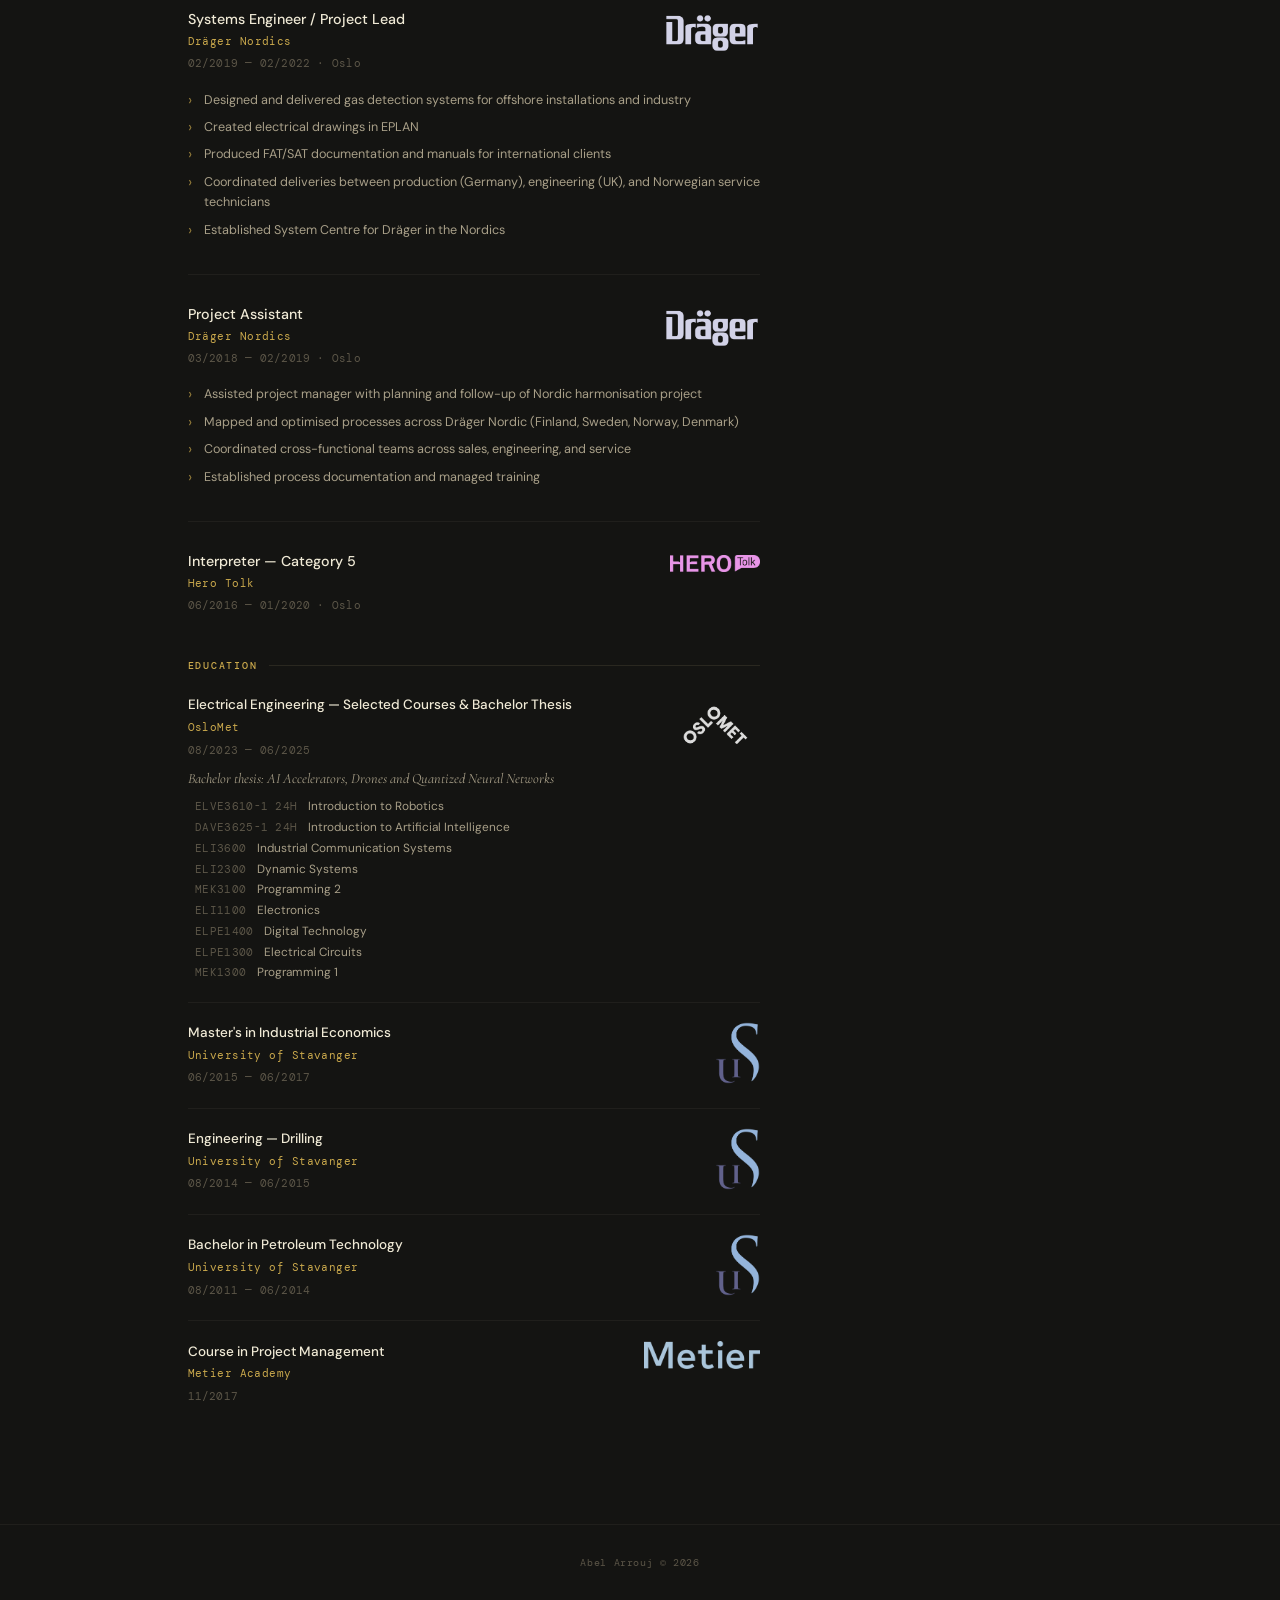
==== commit 74deec1c: "Remove 'Interim' from About section and job title Co-Authored-By: Claude Sonnet 4.6 <noreply@anthrop" ====
--- a/index.html
+++ b/index.html
@@ -52,7 +52,7 @@
     <section class="section anim-3">
       <h2 class="section-title">About</h2>
       <p class="about-text">
-        Interim Head of Software and Product Owner at Accella Solutions, with over eight years of experience delivering projects in warehouse automation, gas detection, control systems, AI-based automation, and IT services.
+        Head of Software and Product Owner at Accella Solutions, with over eight years of experience delivering projects in warehouse automation, gas detection, control systems, AI-based automation, and IT services.
       </p>
       <p class="about-text">
         Certified PRINCE2 Agile Practitioner with a Master's degree in Industrial Economics. Completed selected courses and a bachelor thesis in Electrical Engineering at OsloMet.
